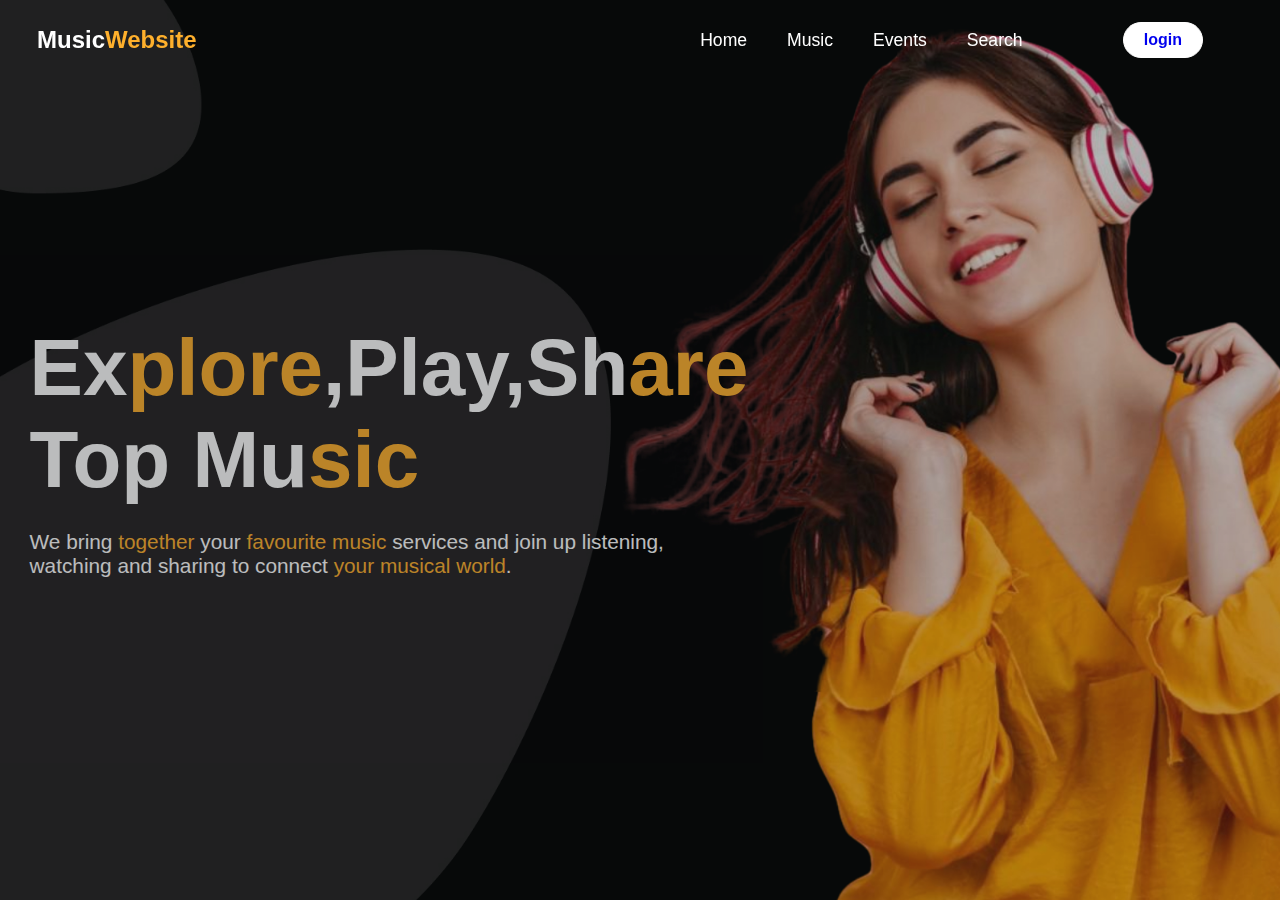
==== index.html @ 0e8f3af8 "navbar and banner section update" ====
<!DOCTYPE html>
<html lang="en">

<head>
    <meta charset="UTF-8">
    <meta http-equiv="X-UA-Compatible" content="IE=edge">
    <meta name="viewport" content="width=device-width, initial-scale=1.0">
    <title>music website</title>
    <link rel="stylesheet" href="style.css">
</head>

<body>
    <!---- navbar section ---->
    <header>
        <div class="navbar-container">
            <!-- logo -->
            <a href="#" class="logo">Music<span>Website</span></a>
            <!-- navbar items -->
            <div class="navbar">
                <ul class="navbar-items">
                    <li><a href="index.html">Home</a></li>
                    <li><a href="#">Music</a></li>
                    <li><a href="#">Events</a></li>
                    <li><a href="#">Search</a></li>
                </ul>
                 <!-- login button -->
            <a href="login.html" class="login"> login</a>
            </div>
           
        </div>
    </header>

    <!----- banner section ------>
    <section class="banner">
        <div class="banner-content">
            <div class="content">
                <h2> Ex<span>plore</span>,Play,Sh<span>are</span> Top Mu<span>sic</span></h2>
                <p>We bring <span>together </span>your <span>favourite music</span> services and join up listening, watching and sharing to connect <span>your musical world</span>.</p>
            </div>
        </div>
    </section>
    <script src="./script.js"></script>
</body>

</html>
---- style.css ----
@import url('https://fonts.googleapis.com/css2?family=Poppins:wght@400;500;600;700&family=Roboto:wght@300&family=Ubuntu:wght@400;500;700&display=swap');
*{
    padding: 0;
    margin: 0;
    box-sizing: border-box;
}

:root {
    --container-color: #1a1e21;
    --second-color: #ffb02c;
    --text-color: #172317;
    --bg-color: #fff;
}

a{
    text-decoration: none;
}

li{
 list-style: none;
}

body{
    /* font-family:'popins','sans-serif'; */
    font-family:   Arial, sans-serif;
    width: 100%;
    background: var(--container-color);
}

/* ******************header section  ****************************/
header{
    top: 0;
    z-index: 99;
    position: fixed;
    width: 100%;
}
.navbar{
    display: flex;
    justify-content: space-around;
    width: 50%;
}

.navbar-container{
    display: flex;
    /* width: 65rem; */
    padding: 0px 37px;
    height: 5rem;
    justify-content: space-between;
    align-items: center;
    margin: auto;
}

.navbar .navbar-items {
    display: flex;
    justify-content: space-between;
    align-items: center;
}
.navbar .navbar-items a{
    color:var(--bg-color);
    padding: 20px;
    font-weight: 500;
    font-size: 1.1rem;
}

.navbar .navbar-items a:hover{
    color: var(--second-color);
}

.logo {
    font-size: 1.5rem;
    font-weight: 600;
    color: var(--bg-color);
}

.logo span {
    color: var(--second-color);
}

.login {
    padding: 8px 14px;
    font-weight: 500;
    background:var(--bg-color);
     width: 5rem;
     font-weight: 600;
    text-align: center;
    border: 1px solid white;
    border-radius: 64px;
}

.login:hover {
    background:transparent;
    transition: 0.3s;
    filter: blur(0.7px);
  -webkit-filter: blur(0.7px);
}

/* *****************banner section ******************* */
.banner{
    top: 0;
    background-image: url(./assests/banner.jpg);
    background-size: cover;
    opacity: 0.7;
    background-repeat: no-repeat;
    width: 100%;
    height: 100vh;
}

.banner .banner-content{
    display: flex;
    margin: 0px 37px;
    align-items: center;
    justify-content: center;
    width: 40rem;
    height: 100%;
    color: white;
}

.banner .content {
    margin-left: 4rem;
}

.banner .content h2{
    font-size: 5rem;
    margin-bottom: 1.5rem;

}

.banner .content  span{
    color: var(--second-color);
}

.banner .content p{
    font: 400;
    font-size:1.3rem ;
}


/*************** queries************************ */
@media screen and (max-width:1042px){
    .navbar-container{
        justify-content: space-around;
        padding: 0;
    }
    .banner{
            background-position: center;
    }
}

@media screen and (max-width:928px){
    .banner .content h2 {
        font-size: 3.5rem;
        margin-bottom: 1.5rem;
    }
.banner .banner-content{
    width: 20rem;
    margin-left: 3rem;
    padding-left:6rem ;
}
.banner .banner-content p{
    font-size: 1rem;
}
}
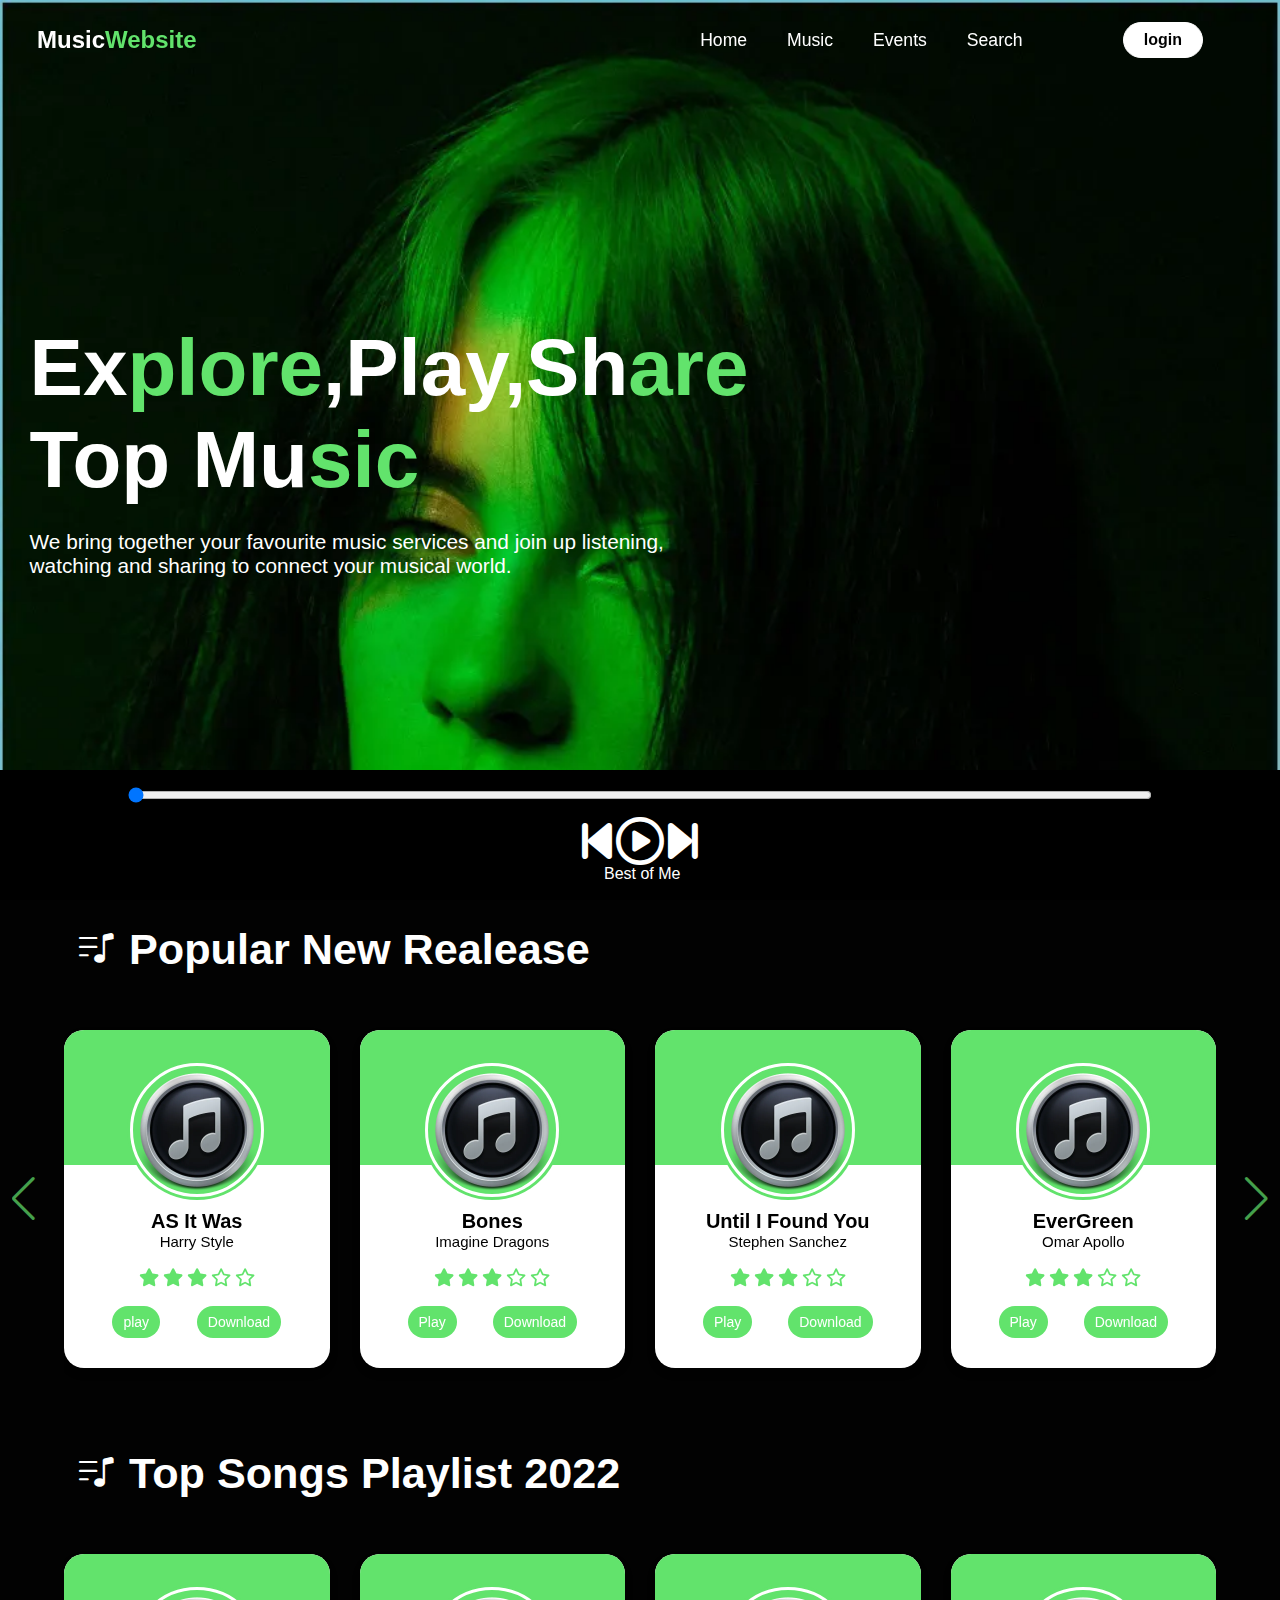
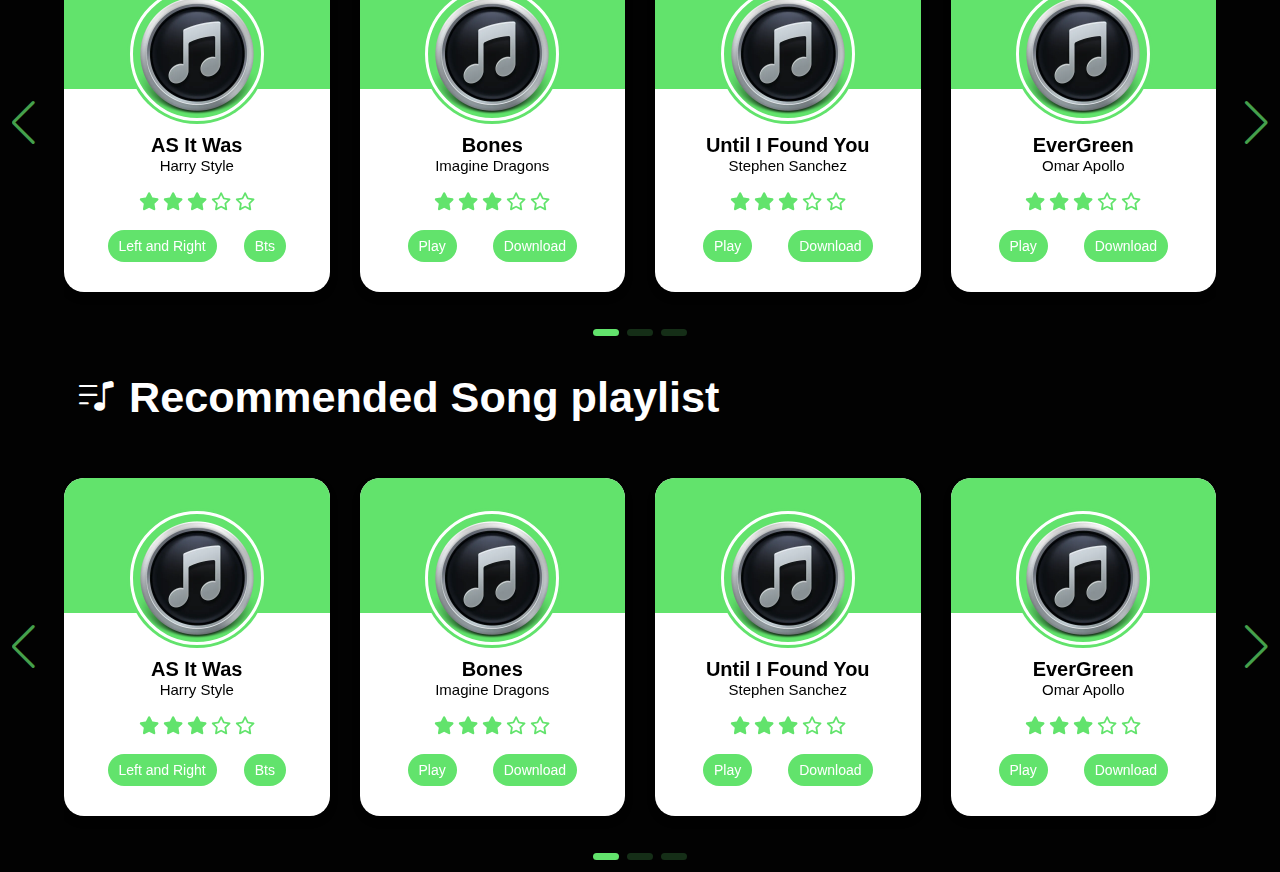
==== commit e0610373: "songs updation" ====
--- a/index.html
+++ b/index.html
@@ -6,6 +6,12 @@
     <meta http-equiv="X-UA-Compatible" content="IE=edge">
     <meta name="viewport" content="width=device-width, initial-scale=1.0">
     <title>music website</title>
+    <link rel="stylesheet" href="https://unpkg.com/swiper/swiper-bundle.min.css" />
+    <link rel="stylesheet" href="https://cdnjs.cloudflare.com/ajax/libs/font-awesome/6.0.0-beta3/css/all.min.css" />
+    <link rel="stylesheet" href="https://cdn.jsdelivr.net/npm/bootstrap-icons@1.9.1/font/bootstrap-icons.css">
+    <!-- <link rel="stylesheet"
+            href="https://cdn.jsdelivr.net/npm/swiper/swiper-bundle.min.css"> -->
+
     <link rel="stylesheet" href="style.css">
 </head>
 
@@ -23,10 +29,10 @@
                     <li><a href="#">Events</a></li>
                     <li><a href="#">Search</a></li>
                 </ul>
-                 <!-- login button -->
-            <a href="login.html" class="login"> login</a>
+                <!-- login button -->
+                <a href="login.html" class="login"> login</a>
             </div>
-           
+
         </div>
     </header>
 
@@ -35,11 +41,786 @@
         <div class="banner-content">
             <div class="content">
                 <h2> Ex<span>plore</span>,Play,Sh<span>are</span> Top Mu<span>sic</span></h2>
-                <p>We bring <span>together </span>your <span>favourite music</span> services and join up listening, watching and sharing to connect <span>your musical world</span>.</p>
+                <P>We bring together your favourite music services and join
+                    up listening, watching and sharing to
+                    connect your musical world.</P>
             </div>
         </div>
     </section>
-    <script src="./script.js"></script>
+    <!-- playlist section  -->
+    <div>
+        <div class="section-title">
+            <i class="bi bi-music-note-list"></i>
+            <h2>Popular New Realease</h2>
+        </div>
+        <section class="section">
+            <div class="swiper mySwiper container">
+                <div class="swiper-wrapper content">
+                    <div class="swiper-slide card">
+                        <div class="card-content">
+                            <div class="image">
+                                <img src="./assests/black-itunes-icon_157037.webp"alt="">
+                            </div>
+                            <div class="name-profession">
+                                <span class="name">AS It Was</span>
+                                <span class="profession">Harry Style</span>
+                            </div>
+                            <div class="rating">
+                                <i class="fas fa-star"></i>
+                                <i class="fas fa-star"></i>
+                                <i class="fas fa-star"></i>
+                                <i class="far fa-star"></i>
+                                <i class="far fa-star"></i>
+                            </div>
+                            <div class="button">
+                                <button class="aboutMe" id="01">play </button>
+                                <button class="hireMe">Download</button>
+                            </div>
+                        </div>
+                    </div>
+
+
+                    <div class="swiper-slide card">
+                        <div class="card-content">
+                            <div class="image">
+                                <img src="./assests/black-itunes-icon_157037.webp" alt="">
+                            </div>
+                            <div class="name-profession">
+                                <span class="name">Bones</span>
+                                <span class="profession">Imagine Dragons</span>
+                            </div>
+                            <div class="rating">
+                                <i class="fas fa-star"></i>
+                                <i class="fas fa-star"></i>
+                                <i class="fas fa-star"></i>
+                                <i class="far fa-star"></i>
+                                <i class="far fa-star"></i>
+                            </div>
+                            <div class="button">
+                                <button class="aboutMe" id="02">Play</button>
+                                <button class="hireMe">Download</button>
+                            </div>
+                        </div>
+                    </div>
+
+
+                    <div class="swiper-slide card">
+                        <div class="card-content">
+                            <div class="image">
+                                <img src="./assests/black-itunes-icon_157037.webp" alt="">
+                            </div>
+                            <div class="name-profession">
+                                <span class="name">Until I Found You</span>
+                                <span class="profession">Stephen Sanchez</span>
+                            </div>
+                            <div class="rating">
+                                <i class="fas fa-star"></i>
+                                <i class="fas fa-star"></i>
+                                <i class="fas fa-star"></i>
+                                <i class="far fa-star"></i>
+                                <i class="far fa-star"></i>
+                            </div>
+                             <div class="button">
+                                <button class="aboutMe" id="03">Play</button>
+                                <button class="hireMe">Download</button>
+                            </div>
+                        </div>
+                    </div>
+
+
+                    <div class="swiper-slide card">
+                        <div class="card-content">
+                            <div class="image">
+                                <img src="./assests/black-itunes-icon_157037.webp" alt="">
+                            </div>
+                            <div class="name-profession">
+                                <span class="name">EverGreen</span>
+                                <span class="profession">Omar Apollo</span>
+                            </div>
+                            <div class="rating">
+                                <i class="fas fa-star"></i>
+                                <i class="fas fa-star"></i>
+                                <i class="fas fa-star"></i>
+                                <i class="far fa-star"></i>
+                                <i class="far fa-star"></i>
+                            </div>
+                            <div class="button">
+                                <button class="aboutMe" id="04">Play</button>
+                                <button class="hireMe">Download</button>
+                            </div>
+                        </div>
+                    </div>
+
+                    <div class="swiper-slide card">
+                        <div class="card-content">
+                            <div class="image">
+                                <img src="./assests/black-itunes-icon_157037.webp"  alt="">
+                            </div>
+                            <div class="name-profession">
+                                <span class="name">Forget Me</span>
+                                <span class="profession">Lewis Capaldi</span>
+                            </div>
+
+                            <div class="rating">
+                                <i class="fas fa-star"></i>
+                                <i class="fas fa-star"></i>
+                                <i class="fas fa-star"></i>
+                                <i class="far fa-star"></i>
+                                <i class="far fa-star"></i>
+                            </div>
+
+                            <div class="button">
+                                <button class="aboutMe" id="05">Play</button>
+                                <button class="hireMe">Download</button>
+                            </div>
+                        </div>
+                    </div>
+
+                    <div class="swiper-slide card">
+                        <div class="card-content">
+                            <div class="image">
+                                <img src="./assests/black-itunes-icon_157037.webp"
+                                    alt="">
+                            </div>
+
+                            <div class="name-profession">
+                                <span class="name">Out Of Me </span>
+                                <span class="profession">The Weekend</span>
+                            </div>
+
+                            <div class="rating">
+                                <i class="fas fa-star"></i>
+                                <i class="fas fa-star"></i>
+                                <i class="fas fa-star"></i>
+                                <i class="far fa-star"></i>
+                                <i class="far fa-star"></i>
+                            </div>
+
+                            <div class="button">
+                                <button class="aboutMe">Play</button>
+                                <button class="hireMe">Download</button>
+                            </div>
+                        </div>
+                    </div>
+
+                    <div class="swiper-slide card">
+                        <div class="card-content">
+                            <div class="image">
+                                <img src="./assests/black-itunes-icon_157037.webp"
+                                    alt="">
+                            </div>
+
+                            <div class="name-profession">
+                                <span class="name">Far Away</span>
+                                <span class="profession">Mark Tuan</span>
+                            </div>
+
+                            <div class="rating">
+                                <i class="fas fa-star"></i>
+                                <i class="fas fa-star"></i>
+                                <i class="fas fa-star"></i>
+                                <i class="far fa-star"></i>
+                                <i class="far fa-star"></i>
+                            </div>
+
+                            <div class="button">
+                                <button class="aboutMe">Play</button>
+                                <button class="hireMe">Download</button>
+                            </div>
+                        </div>
+                    </div>
+
+                    <div class="swiper-slide card">
+                        <div class="card-content">
+                            <div class="image">
+                                <img src="./assests/black-itunes-icon_157037.webp"
+                                    alt="">
+                            </div>
+
+                            <div class="name-profession">
+                                <span class="name">I believe</span>
+                                <span class="profession">Kamrad</span>
+                            </div>
+
+                            <div class="rating">
+                                <i class="fas fa-star"></i>
+                                <i class="fas fa-star"></i>
+                                <i class="fas fa-star"></i>
+                                <i class="far fa-star"></i>
+                                <i class="far fa-star"></i>
+                            </div>
+
+                            <div class="button">
+                                <button class="aboutMe">Play</button>
+                                <button class="hireMe">Download</button>
+                            </div>
+                        </div>
+                    </div>
+
+                    <div class="swiper-slide card">
+                        <div class="card-content">
+                            <div class="image">
+                                <img src="./assests/black-itunes-icon_157037.webp"
+                                    alt="">
+                            </div>
+
+                            <div class="name-profession">
+                                <span class="name">Love Me More</span>
+                                <span class="profession">Sam Smith</span>
+                            </div>
+
+                            <div class="rating">
+                                <i class="fas fa-star"></i>
+                                <i class="fas fa-star"></i>
+                                <i class="fas fa-star"></i>
+                                <i class="far fa-star"></i>
+                                <i class="far fa-star"></i>
+                            </div>
+
+                            <div class="button">
+                                <button class="aboutMe">Play</button>
+                                <button class="hireMe">Download</button>
+                            </div>
+                        </div>
+                    </div>
+
+                </div>
+            </div>
+            <div class="swiper-button-next button1"></div>
+            <div class="swiper-button-prev button2"></div>
+            <div class="swiper-pagination page1"></div>
+        </section>
+    </div>
+
+
+    <!-- recommended song -->
+
+    <div>
+        <div class="section-title">
+            <i class="bi bi-music-note-list"></i>
+            <h2>Top Songs Playlist 2022</h2>
+        </div>
+        <section class="section">
+            <div class="swiper mySwiper2 container">
+                <div class="swiper-wrapper content">
+                    <div class="swiper-slide card">
+                        <div class="card-content">
+                            <div class="image">
+                                <img src="./assests/black-itunes-icon_157037.webp"
+                                    alt="">
+                            </div>
+
+                            <div class="name-profession">
+                                <span class="name">AS It Was</span>
+                                <span class="profession">Harry Style</span>
+                            </div>
+
+                            <div class="rating">
+                                <i class="fas fa-star"></i>
+                                <i class="fas fa-star"></i>
+                                <i class="fas fa-star"></i>
+                                <i class="far fa-star"></i>
+                                <i class="far fa-star"></i>
+                            </div>
+
+                            <div class="button">
+                                <button class="aboutMe">Left and Right </button>
+                                <button class="hireMe">Bts</button>
+                            </div>
+                        </div>
+                    </div>
+
+                    <div class="swiper-slide card">
+                        <div class="card-content">
+                            <div class="image">
+                                <img src="./assests/black-itunes-icon_157037.webp"
+                                    alt="">
+                            </div>
+
+                            <div class="name-profession">
+                                <span class="name">Bones</span>
+                                <span class="profession">Imagine Dragons</span>
+                            </div>
+
+                            <div class="rating">
+                                <i class="fas fa-star"></i>
+                                <i class="fas fa-star"></i>
+                                <i class="fas fa-star"></i>
+                                <i class="far fa-star"></i>
+                                <i class="far fa-star"></i>
+                            </div>
+
+                            <div class="button">
+                                <button class="aboutMe">Play</button>
+                                <button class="hireMe">Download</button>
+                            </div>
+                        </div>
+                    </div>
+
+                    <div class="swiper-slide card">
+                        <div class="card-content">
+                            <div class="image">
+                                <img src="./assests/black-itunes-icon_157037.webp"
+                                    alt="">
+                            </div>
+
+                            <div class="name-profession">
+                                <span class="name">Until I Found You</span>
+                                <span class="profession">Stephen Sanchez</span>
+                            </div>
+
+                            <div class="rating">
+                                <i class="fas fa-star"></i>
+                                <i class="fas fa-star"></i>
+                                <i class="fas fa-star"></i>
+                                <i class="far fa-star"></i>
+                                <i class="far fa-star"></i>
+                            </div>
+
+                            <div class="button">
+                                <button class="aboutMe">Play</button>
+                                <button class="hireMe">Download</button>
+                            </div>
+                        </div>
+                    </div>
+
+                    <div class="swiper-slide card">
+                        <div class="card-content">
+                            <div class="image">
+                                <img src="./assests/black-itunes-icon_157037.webp"
+                                    alt="">
+                            </div>
+
+                            <div class="name-profession">
+                                <span class="name">EverGreen</span>
+                                <span class="profession">Omar Apollo</span>
+                            </div>
+
+                            <div class="rating">
+                                <i class="fas fa-star"></i>
+                                <i class="fas fa-star"></i>
+                                <i class="fas fa-star"></i>
+                                <i class="far fa-star"></i>
+                                <i class="far fa-star"></i>
+                            </div>
+
+                            <div class="button">
+                                <button class="aboutMe">Play</button>
+                                <button class="hireMe">Download</button>
+                            </div>
+                        </div>
+                    </div>
+
+                    <div class="swiper-slide card">
+                        <div class="card-content">
+                            <div class="image">
+                                <img src="./assests/black-itunes-icon_157037.webp"
+                                    alt="">
+                            </div>
+
+                            <div class="name-profession">
+                                <span class="name">Forget Me</span>
+                                <span class="profession">Lewis Capaldi</span>
+                            </div>
+
+                            <div class="rating">
+                                <i class="fas fa-star"></i>
+                                <i class="fas fa-star"></i>
+                                <i class="fas fa-star"></i>
+                                <i class="far fa-star"></i>
+                                <i class="far fa-star"></i>
+                            </div>
+
+                            <div class="button">
+                                <button class="aboutMe">Play</button>
+                                <button class="hireMe">Download</button>
+                            </div>
+                        </div>
+                    </div>
+
+                    <div class="swiper-slide card">
+                        <div class="card-content">
+                            <div class="image">
+                                <img src="./assests/black-itunes-icon_157037.webp"
+                                    alt="">
+                            </div>
+
+                            <div class="name-profession">
+                                <span class="name">Out Of Me </span>
+                                <span class="profession">The Weekend</span>
+                            </div>
+
+                            <div class="rating">
+                                <i class="fas fa-star"></i>
+                                <i class="fas fa-star"></i>
+                                <i class="fas fa-star"></i>
+                                <i class="far fa-star"></i>
+                                <i class="far fa-star"></i>
+                            </div>
+
+                            <div class="button">
+                                <button class="aboutMe">Play</button>
+                                <button class="hireMe">Download</button>
+                            </div>
+                        </div>
+                    </div>
+
+                    <div class="swiper-slide card">
+                        <div class="card-content">
+                            <div class="image">
+                                <img src="./assests/black-itunes-icon_157037.webp"
+                                    alt="">
+                            </div>
+
+                            <div class="name-profession">
+                                <span class="name">Far Away</span>
+                                <span class="profession">Mark Tuan</span>
+                            </div>
+
+                            <div class="rating">
+                                <i class="fas fa-star"></i>
+                                <i class="fas fa-star"></i>
+                                <i class="fas fa-star"></i>
+                                <i class="far fa-star"></i>
+                                <i class="far fa-star"></i>
+                            </div>
+
+                            <div class="button">
+                                <button class="aboutMe">Play</button>
+                                <button class="hireMe">Download</button>
+                            </div>
+                        </div>
+                    </div>
+
+                    <div class="swiper-slide card">
+                        <div class="card-content">
+                            <div class="image">
+                                <img src="./assests/black-itunes-icon_157037.webp"
+                                    alt="">
+                            </div>
+
+                            <div class="name-profession">
+                                <span class="name">I believe</span>
+                                <span class="profession">Kamrad</span>
+                            </div>
+
+                            <div class="rating">
+                                <i class="fas fa-star"></i>
+                                <i class="fas fa-star"></i>
+                                <i class="fas fa-star"></i>
+                                <i class="far fa-star"></i>
+                                <i class="far fa-star"></i>
+                            </div>
+
+                            <div class="button">
+                                <button class="aboutMe">Play</button>
+                                <button class="hireMe">Download</button>
+                            </div>
+                        </div>
+                    </div>
+
+                    <div class="swiper-slide card">
+                        <div class="card-content">
+                            <div class="image">
+                                <img src="./assests/black-itunes-icon_157037.webp"
+                                    alt="">
+                            </div>
+
+                            <div class="name-profession">
+                                <span class="name">Love Me More</span>
+                                <span class="profession">Sam Smith</span>
+                            </div>
+
+                            <div class="rating">
+                                <i class="fas fa-star"></i>
+                                <i class="fas fa-star"></i>
+                                <i class="fas fa-star"></i>
+                                <i class="far fa-star"></i>
+                                <i class="far fa-star"></i>
+                            </div>
+
+                            <div class="button">
+                                <button class="aboutMe">Play</button>
+                                <button class="hireMe">Download</button>
+                            </div>
+                        </div>
+                    </div>
+
+                </div>
+            </div>
+            <div class="swiper-button-next button3"></div>
+            <div class="swiper-button-prev button4"></div>
+            <div class="swiper-pagination page2"></div>
+        </section>
+    </div>
+
+<!-- ṛecommended song -->
+    <div>
+        <div class="section-title">
+            <i class="bi bi-music-note-list"></i>
+            <h2>Recommended Song playlist</h2>
+        </div>
+        <section class="section">
+            <div class="swiper mySwiper3 container">
+                <div class="swiper-wrapper content">
+                    <div class="swiper-slide card">
+                        <div class="card-content">
+                            <div class="image">
+                                <img src="./assests/black-itunes-icon_157037.webp"
+                                    alt="">
+                            </div>
+                            <div class="name-profession">
+                                <span class="name">AS It Was</span>
+                                <span class="profession">Harry Style</span>
+                            </div>
+
+                            <div class="rating">
+                                <i class="fas fa-star"></i>
+                                <i class="fas fa-star"></i>
+                                <i class="fas fa-star"></i>
+                                <i class="far fa-star"></i>
+                                <i class="far fa-star"></i>
+                            </div>
+
+                            <div class="button">
+                                <button class="aboutMe">Left and Right </button>
+                                <button class="hireMe">Bts</button>
+                            </div>
+                        </div>
+                    </div>
+
+                    <div class="swiper-slide card">
+                        <div class="card-content">
+                            <div class="image">
+                                <img src="./assests/black-itunes-icon_157037.webp"
+                                    alt="">
+                            </div>
+                            <div class="name-profession">
+                                <span class="name">Bones</span>
+                                <span class="profession">Imagine Dragons</span>
+                            </div>
+
+                            <div class="rating">
+                                <i class="fas fa-star"></i>
+                                <i class="fas fa-star"></i>
+                                <i class="fas fa-star"></i>
+                                <i class="far fa-star"></i>
+                                <i class="far fa-star"></i>
+                            </div>
+
+                            <div class="button">
+                                <button class="aboutMe">Play</button>
+                                <button class="hireMe">Download</button>
+                            </div>
+                        </div>
+                    </div>
+
+                    <div class="swiper-slide card">
+                        <div class="card-content">
+                            <div class="image">
+                                <img src="./assests/black-itunes-icon_157037.webp"
+                                    alt="">
+                            </div>
+                            <div class="name-profession">
+                                <span class="name">Until I Found You</span>
+                                <span class="profession">Stephen Sanchez</span>
+                            </div>
+
+                            <div class="rating">
+                                <i class="fas fa-star"></i>
+                                <i class="fas fa-star"></i>
+                                <i class="fas fa-star"></i>
+                                <i class="far fa-star"></i>
+                                <i class="far fa-star"></i>
+                            </div>
+
+                            <div class="button">
+                                <button class="aboutMe">Play</button>
+                                <button class="hireMe">Download</button>
+                            </div>
+                        </div>
+                    </div>
+
+                    <div class="swiper-slide card">
+                        <div class="card-content">
+                            <div class="image">
+                                <img src="./assests/black-itunes-icon_157037.webp"
+                                    alt="">
+                            </div>
+                            <div class="name-profession">
+                                <span class="name">EverGreen</span>
+                                <span class="profession">Omar Apollo</span>
+                            </div>
+
+                            <div class="rating">
+                                <i class="fas fa-star"></i>
+                                <i class="fas fa-star"></i>
+                                <i class="fas fa-star"></i>
+                                <i class="far fa-star"></i>
+                                <i class="far fa-star"></i>
+                            </div>
+
+                            <div class="button">
+                                <button class="aboutMe">Play</button>
+                                <button class="hireMe">Download</button>
+                            </div>
+                        </div>
+                    </div>
+
+                    <div class="swiper-slide card">
+                        <div class="card-content">
+                            <div class="image">
+                                <img src="./assests/black-itunes-icon_157037.webp"
+                                    alt="">
+                            </div>
+                            <div class="name-profession">
+                                <span class="name">Forget Me</span>
+                                <span class="profession">Lewis Capaldi</span>
+                            </div>
+
+                            <div class="rating">
+                                <i class="fas fa-star"></i>
+                                <i class="fas fa-star"></i>
+                                <i class="fas fa-star"></i>
+                                <i class="far fa-star"></i>
+                                <i class="far fa-star"></i>
+                            </div>
+
+                            <div class="button">
+                                <button class="aboutMe">Play</button>
+                                <button class="hireMe">Download</button>
+                            </div>
+                        </div>
+                    </div>
+
+                    <div class="swiper-slide card">
+                        <div class="card-content">
+                            <div class="image">
+                                <img src="./assests/black-itunes-icon_157037.webp"
+                                    alt="">
+                            </div>
+                            <div class="name-profession">
+                                <span class="name">Out Of Me </span>
+                                <span class="profession">The Weekend</span>
+                            </div>
+
+                            <div class="rating">
+                                <i class="fas fa-star"></i>
+                                <i class="fas fa-star"></i>
+                                <i class="fas fa-star"></i>
+                                <i class="far fa-star"></i>
+                                <i class="far fa-star"></i>
+                            </div>
+
+                            <div class="button">
+                                <button class="aboutMe">Play</button>
+                                <button class="hireMe">Download</button>
+                            </div>
+                        </div>
+                    </div>
+
+                    <div class="swiper-slide card">
+                        <div class="card-content">
+                            <div class="image">
+                                <img src="./assests/black-itunes-icon_157037.webp"
+                                    alt="">
+                            </div>
+                            <div class="name-profession">
+                                <span class="name">Far Away</span>
+                                <span class="profession">Mark Tuan</span>
+                            </div>
+
+                            <div class="rating">
+                                <i class="fas fa-star"></i>
+                                <i class="fas fa-star"></i>
+                                <i class="fas fa-star"></i>
+                                <i class="far fa-star"></i>
+                                <i class="far fa-star"></i>
+                            </div>
+
+                            <div class="button">
+                                <button class="aboutMe">Play</button>
+                                <button class="hireMe">Download</button>
+                            </div>
+                        </div>
+                    </div>
+
+                    <div class="swiper-slide card">
+                        <div class="card-content">
+                            <div class="image">
+                                <img src="./assests/black-itunes-icon_157037.webp"
+                                    alt="">
+                            </div>
+                            <div class="name-profession">
+                                <span class="name">I believe</span>
+                                <span class="profession">Kamrad</span>
+                            </div>
+
+                            <div class="rating">
+                                <i class="fas fa-star"></i>
+                                <i class="fas fa-star"></i>
+                                <i class="fas fa-star"></i>
+                                <i class="far fa-star"></i>
+                                <i class="far fa-star"></i>
+                            </div>
+
+                            <div class="button">
+                                <button class="aboutMe">Play</button>
+                                <button class="hireMe">Download</button>
+                            </div>
+                        </div>
+                    </div>
+
+                    <div class="swiper-slide card">
+                        <div class="card-content">
+                            <div class="image">
+                                <img src="./assests/black-itunes-icon_157037.webp"
+                                    alt="">
+                            </div>
+                            <div class="name-profession">
+                                <span class="name">Love Me More</span>
+                                <span class="profession">Sam Smith</span>
+                            </div>
+
+                            <div class="rating">
+                                <i class="fas fa-star"></i>
+                                <i class="fas fa-star"></i>
+                                <i class="fas fa-star"></i>
+                                <i class="far fa-star"></i>
+                                <i class="far fa-star"></i>
+                            </div>
+
+                            <div class="button">
+                                <button class="aboutMe">Play</button>
+                                <button class="hireMe">Download</button>
+                            </div>
+                        </div>
+                    </div>
+
+                </div>
+            </div>
+            <div class="swiper-button-next button5"></div>
+            <div class="swiper-button-prev button6"></div>
+            <div class="swiper-pagination page3"></div>
+        </section>
+    </div>
+
+    <div class="bottom">
+        <input type="range" name="range" id="myProgressBar" min="0" value="0" max="100">
+        <div class="icons">
+            <!-- fontawesome icons -->
+            <i class="fas fa-3x fa-step-backward" id="previous"></i>
+            <i class="far fa-3x fa-play-circle" id="masterPlay"></i>
+            <i class="fas fa-3x fa-step-forward" id="next"></i>
+        </div>
+        <div class="songInfo">
+            <img src="playing.gif" width="42px" alt="" id="gif"> <span id="masterSongName">Best of Me</span>
+        </div>
+    </div>
+
+    <script src="https://unpkg.com/swiper/swiper-bundle.min.js"></script>
+    <script type="text/javascript" src="script.js"></script>
+
 </body>
 
 </html>--- a/style.css
+++ b/style.css
@@ -1,46 +1,51 @@
 @import url('https://fonts.googleapis.com/css2?family=Poppins:wght@400;500;600;700&family=Roboto:wght@300&family=Ubuntu:wght@400;500;700&display=swap');
-*{
+
+* {
     padding: 0;
     margin: 0;
     box-sizing: border-box;
 }
 
 :root {
-    --container-color: #1a1e21;
-    --second-color: #ffb02c;
+    --container-color: #020202;
+    --second-color: #62e36c;
     --text-color: #172317;
     --bg-color: #fff;
 }
 
-a{
+a {
     text-decoration: none;
 }
 
-li{
- list-style: none;
-}
-
-body{
+li {
+    list-style: none;
+}
+
+body {
     /* font-family:'popins','sans-serif'; */
-    font-family:   Arial, sans-serif;
-    width: 100%;
+    font-family: Arial, sans-serif;
+    width: 100%;
+    /* background: #000; */
     background: var(--container-color);
 }
 
 /* ******************header section  ****************************/
-header{
+header {
     top: 0;
     z-index: 99;
     position: fixed;
     width: 100%;
 }
-.navbar{
+.shadow{
+    background: rgb(31, 29, 29);
+}
+.navbar {
     display: flex;
     justify-content: space-around;
     width: 50%;
 }
 
-.navbar-container{
+.navbar-container {
     display: flex;
     /* width: 65rem; */
     padding: 0px 37px;
@@ -55,14 +60,15 @@
     justify-content: space-between;
     align-items: center;
 }
-.navbar .navbar-items a{
-    color:var(--bg-color);
+
+.navbar .navbar-items a {
+    color: var(--bg-color);
     padding: 20px;
     font-weight: 500;
     font-size: 1.1rem;
 }
 
-.navbar .navbar-items a:hover{
+.navbar .navbar-items a:hover {
     color: var(--second-color);
 }
 
@@ -79,33 +85,35 @@
 .login {
     padding: 8px 14px;
     font-weight: 500;
-    background:var(--bg-color);
-     width: 5rem;
-     font-weight: 600;
+    background: var(--bg-color);
+    width: 5rem;
+    color: black;
+    font-weight: 600;
     text-align: center;
     border: 1px solid white;
     border-radius: 64px;
 }
 
 .login:hover {
-    background:transparent;
+    background: transparent;
     transition: 0.3s;
-    filter: blur(0.7px);
-  -webkit-filter: blur(0.7px);
+    color: white;
+    /* filter: blur(0.7px); */
+    /* -webkit-filter: blur(0.7px); */
 }
 
 /* *****************banner section ******************* */
-.banner{
+.banner {
     top: 0;
-    background-image: url(./assests/banner.jpg);
-    background-size: cover;
-    opacity: 0.7;
+    background-image: url(./assests/banner2.webp);
+    /* background-position:right; */
+    background-size:cover;
     background-repeat: no-repeat;
     width: 100%;
     height: 100vh;
 }
 
-.banner .banner-content{
+.banner .banner-content {
     display: flex;
     margin: 0px 37px;
     align-items: center;
@@ -119,44 +127,249 @@
     margin-left: 4rem;
 }
 
-.banner .content h2{
+.banner .content h2 {
     font-size: 5rem;
     margin-bottom: 1.5rem;
 
 }
 
-.banner .content  span{
-    color: var(--second-color);
-}
-
-.banner .content p{
+.banner .content span {
+    color: var(--second-color);
+}
+
+.banner .content p {
     font: 400;
-    font-size:1.3rem ;
-}
-
+    font-size: 1.3rem;
+}
+
+/* ******************playlist section******************/
+
+.section{
+    position: relative;  
+    height: 450px;
+    /* width: 1075px; */
+    display: flex;
+    align-items: center;
+  }
+  
+  .section-title{
+    color: var(--bg-color);
+    display: flex;
+    /* width: 30%; */
+    /* justify-content: center; */
+    padding-left: 2rem;
+    margin-top:25px;
+    margin-left: 2rem;
+    font-size: 1.8em;
+  }
+
+  .section-title i{
+    padding: 5px 15px;
+    font-size:1.2em ;
+  }
+  .swiper{
+    width: 90%;
+  }
+  
+  .card{
+    position: relative;
+    background: #fff;
+    border-radius: 20px;
+    margin: 20px 0;
+    box-shadow: 0 5px 10px rgba(0, 0, 0, 0.1);
+  }
+  
+  .card::before{
+    content: "";
+    position: absolute;
+    height: 40%;
+    width: 100%;
+    background: var(--second-color);
+    border-radius: 20px 20px 0 0;
+  }
+  
+  .card .card-content{
+    display: flex;
+    flex-direction: column;
+    align-items: center;
+    padding: 30px;
+    position: relative;
+    z-index: 100;
+  }
+  
+  .section .card .image{
+    height: 140px;
+    width: 140px;
+    border-radius: 50%;
+    padding: 3px;
+    background:var(--second-color);
+  }
+  
+  .section .card .image img{
+    height: 100%;
+    width: 100%;
+    object-fit: cover;
+    border-radius: 50%;
+    border: 3px solid #fff;
+  }
+  
+  .card .media-icons{
+    position: absolute;
+    top: 10px;
+    right: 20px;
+    display: flex;
+    flex-direction: column;
+    align-items: center;
+  }
+  
+  .card .media-icons i{
+    color: #fff;
+    opacity: 0.6;
+    margin-top: 10px;
+    transition: all 0.3s ease;
+    cursor: pointer;
+  }
+  
+  .card .media-icons i:hover{
+    opacity: 1;
+  }
+  
+  .card .name-profession{
+    display: flex;
+    flex-direction: column;
+    align-items: center;
+    margin-top: 10px;
+    /* color: ; */
+  } 
+  
+  .name-profession .name{
+    font-size: 20px;
+    font-weight: 600;
+  }
+  
+  .name-profession .profession{
+    font-size:15px;
+    font-weight: 500;
+  }
+  
+  .card .rating{
+    display: flex;
+    align-items: center;
+    margin-top: 18px;
+  }
+  
+  .card .rating i{
+    font-size: 18px;
+    margin: 0 2px;
+    color: var(--second-color);
+  }
+  
+  .card .button{
+    width: 100%;
+    display: flex;
+    justify-content: space-around;
+    margin-top: 20px;
+  }
+  
+  .card .button button{
+    background:var(--second-color);
+    outline: none;
+    border: none;
+    color: #fff;
+    padding: 8px 11px;
+    border-radius: 20px;
+    font-size: 14px;
+    transition: all 0.3s ease;
+    cursor: pointer;
+  }
+  
+  .button button:hover{
+    background: #6616d0;
+  }
+  
+  .swiper-pagination{
+    position: absolute;
+  }
+  
+  .swiper-pagination-bullet{
+    height: 7px;
+    width: 26px;
+    border-radius: 25px;
+    background: var(--second-color);
+  }
+  
+  .swiper-button-next, .swiper-button-prev{
+    opacity: 0.7;
+    color:var(--second-color);
+    transition: all 0.3s ease;
+  }
+  .swiper-button-next:hover, .swiper-button-prev:hover{
+    opacity: 1;
+    color: var(--second-color);
+  }
+  .credit a{
+    text-decoration: none;
+    color:var(--second-color);
+    font-weight: 800;
+  }
+  .credit {
+    text-align: center;
+    font-family: Verdana, Geneva, Tahoma, sans-serif;
+  }
+  
+ 
+  .bottom {
+    position: fixed;
+    bottom: 0;
+    height: 130px;
+    background-color: black;
+    color: white;
+    z-index:99;
+    display: flex;
+    justify-content: center;
+    align-items: center;
+    flex-direction: column;
+    width: -webkit-fill-available;
+}
+
+.icons {
+  margin-top: 14px;
+}
+
+.icons i {
+  cursor: pointer;
+}
+
+#myProgressBar {
+  width: 80vw;
+  cursor: pointer;
+}
 
 /*************** queries************************ */
-@media screen and (max-width:1042px){
-    .navbar-container{
+@media screen and (max-width:1042px) {
+    .navbar-container {
         justify-content: space-around;
         padding: 0;
     }
-    .banner{
-            background-position: center;
-    }
-}
-
-@media screen and (max-width:928px){
+
+    .banner {
+        background-position: center;
+    }
+}
+
+@media screen and (max-width:928px) {
     .banner .content h2 {
         font-size: 3.5rem;
         margin-bottom: 1.5rem;
     }
-.banner .banner-content{
-    width: 20rem;
-    margin-left: 3rem;
-    padding-left:6rem ;
-}
-.banner .banner-content p{
-    font-size: 1rem;
-}
+
+    .banner .banner-content {
+        width: 20rem;
+        margin-left: 3rem;
+        padding-left: 6rem;
+    }
+
+    .banner .banner-content p {
+        font-size: 1rem;
+    }
 }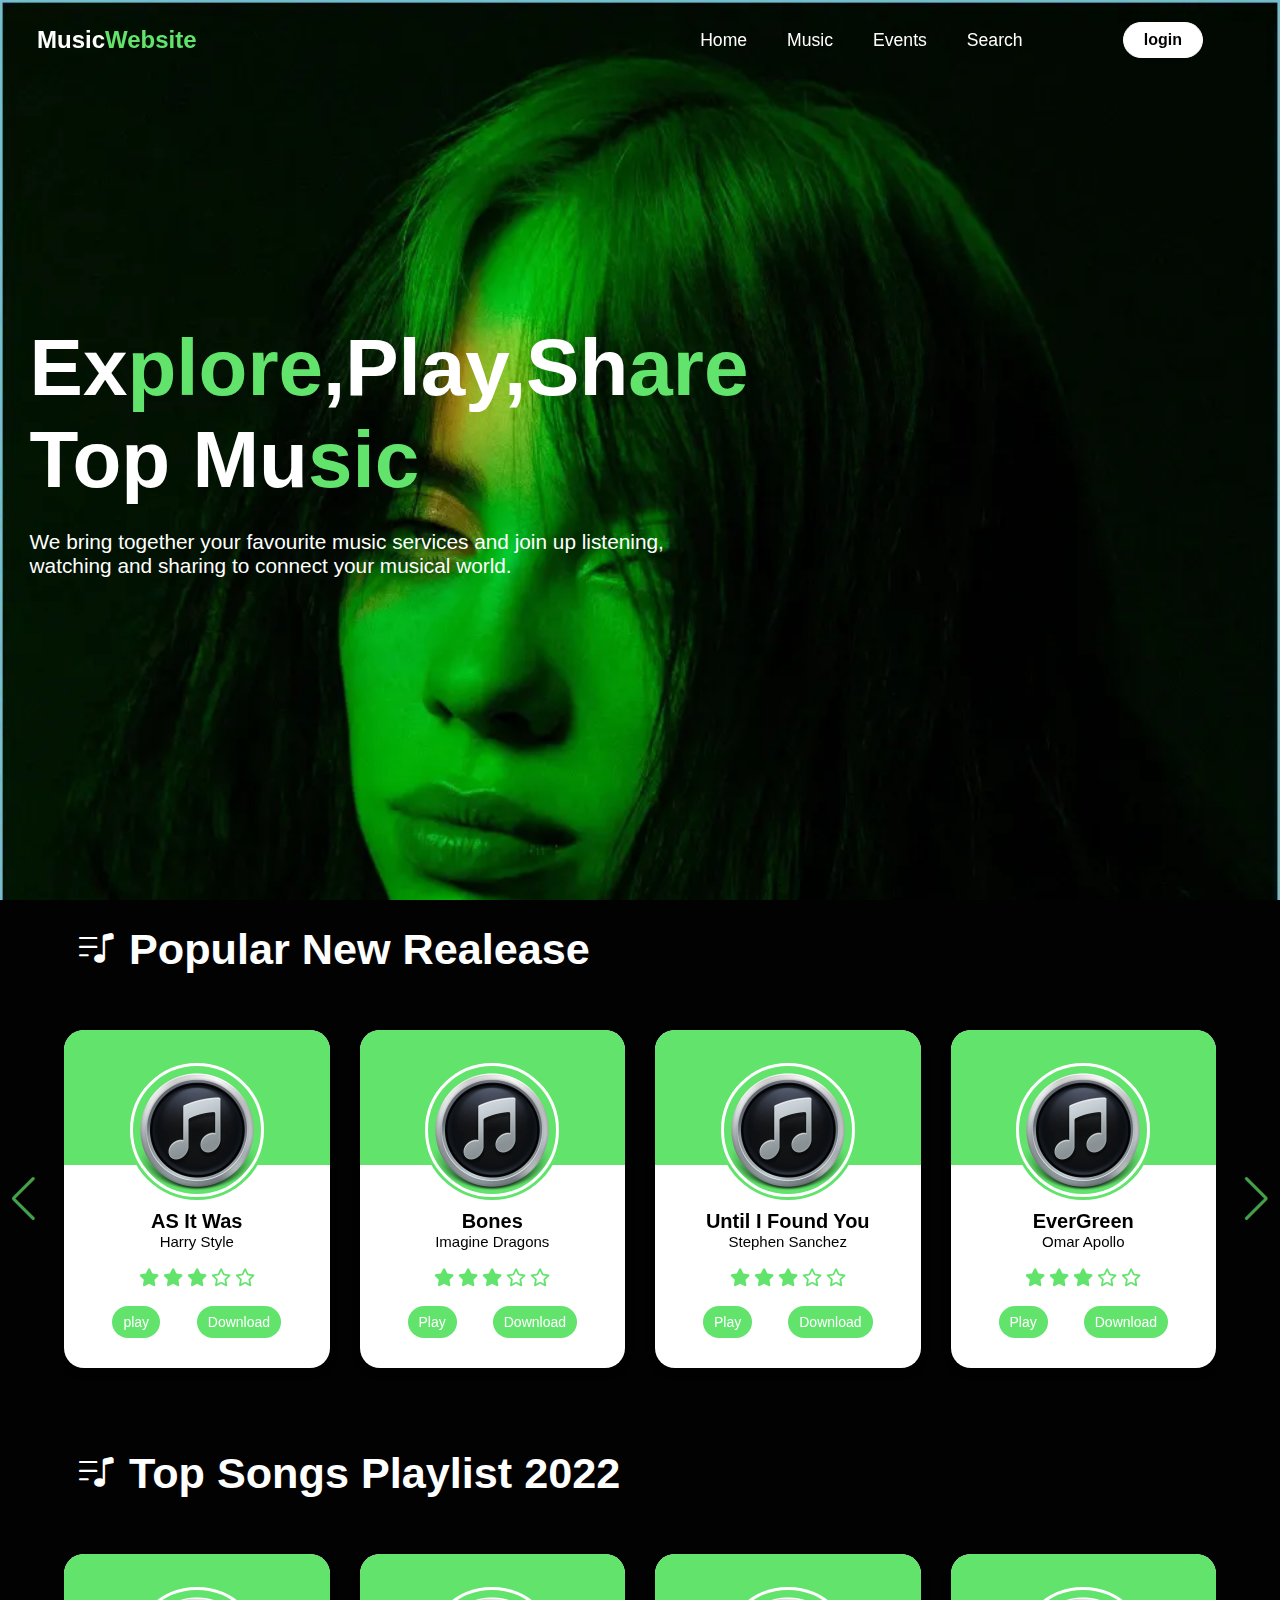
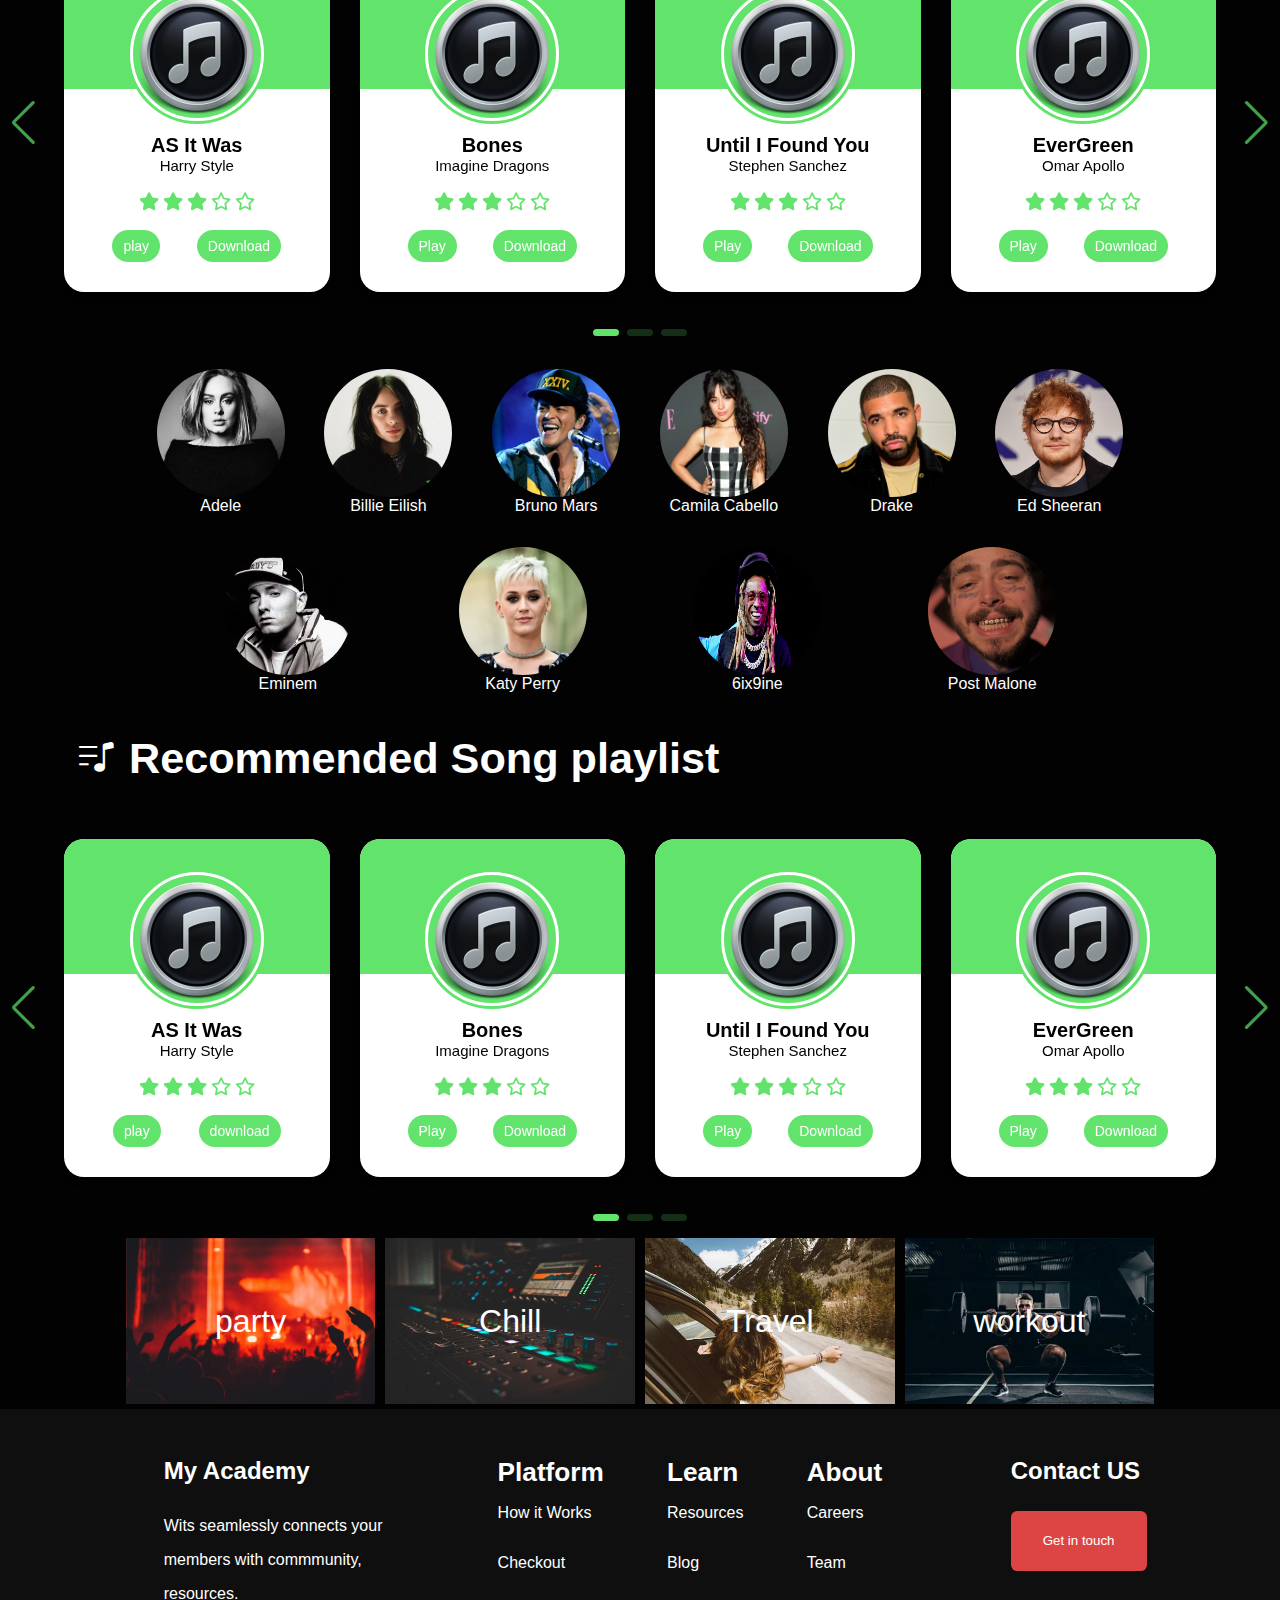
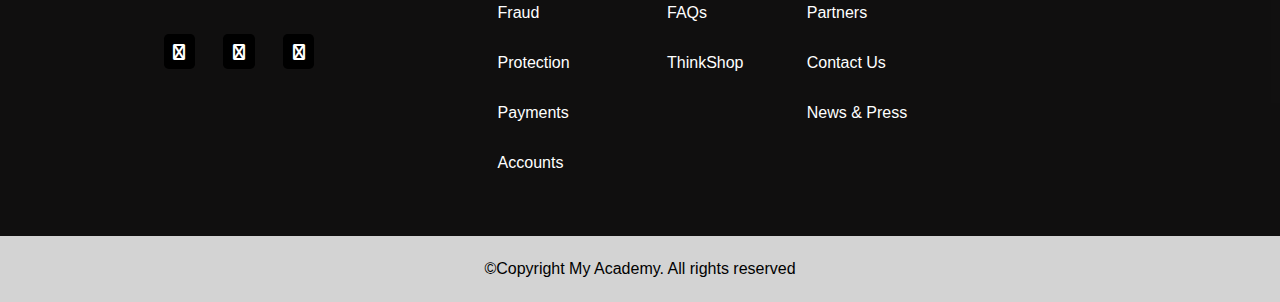
==== commit 06044d07: "uploads photos" ====
--- a/index.html
+++ b/index.html
@@ -1,814 +1,1059 @@
 <!DOCTYPE html>
 <html lang="en">
 
-<head>
-    <meta charset="UTF-8">
-    <meta http-equiv="X-UA-Compatible" content="IE=edge">
-    <meta name="viewport" content="width=device-width, initial-scale=1.0">
-    <title>music website</title>
-    <link rel="stylesheet" href="https://unpkg.com/swiper/swiper-bundle.min.css" />
-    <link rel="stylesheet" href="https://cdnjs.cloudflare.com/ajax/libs/font-awesome/6.0.0-beta3/css/all.min.css" />
-    <link rel="stylesheet" href="https://cdn.jsdelivr.net/npm/bootstrap-icons@1.9.1/font/bootstrap-icons.css">
-    <!-- <link rel="stylesheet"
+    <head>
+        <meta charset="UTF-8">
+        <meta http-equiv="X-UA-Compatible" content="IE=edge">
+        <meta name="viewport" content="width=device-width, initial-scale=1.0">
+        <title>music website</title>
+        <link rel="stylesheet"
+            href="https://unpkg.com/swiper/swiper-bundle.min.css" />
+        <link rel="stylesheet"
+            href="https://cdnjs.cloudflare.com/ajax/libs/font-awesome/6.0.0-beta3/css/all.min.css"
+            />
+        <link rel="stylesheet"
+            href="https://cdn.jsdelivr.net/npm/bootstrap-icons@1.9.1/font/bootstrap-icons.css">
+        <!-- <link rel="stylesheet"
             href="https://cdn.jsdelivr.net/npm/swiper/swiper-bundle.min.css"> -->
-
-    <link rel="stylesheet" href="style.css">
-</head>
-
-<body>
-    <!---- navbar section ---->
-    <header>
-        <div class="navbar-container">
-            <!-- logo -->
-            <a href="#" class="logo">Music<span>Website</span></a>
-            <!-- navbar items -->
-            <div class="navbar">
-                <ul class="navbar-items">
-                    <li><a href="index.html">Home</a></li>
-                    <li><a href="#">Music</a></li>
-                    <li><a href="#">Events</a></li>
-                    <li><a href="#">Search</a></li>
-                </ul>
-                <!-- login button -->
-                <a href="login.html" class="login"> login</a>
+        <link rel="stylesheet" href="style.css">
+    </head>
+
+    <body>
+        <!---- navbar section ---->
+        <header>
+            <div class="navbar-container">
+                <!-- logo -->
+                <a href="#" class="logo">Music<span>Website</span></a>
+                <!-- navbar items -->
+                <div class="navbar">
+                    <ul class="navbar-items">
+                        <li><a href="index.html">Home</a></li>
+                        <li><a href="#">Music</a></li>
+                        <li><a href="#">Events</a></li>
+                        <li><a href="#">Search</a></li>
+                    </ul>
+                    <!-- login button -->
+                    <a href="login.html" class="login"> login</a>
+                </div>
+
             </div>
-
+        </header>
+
+        <!----- banner section ------>
+        <section class="banner">
+            <div class="banner-content">
+                <div class="content">
+                    <h2> Ex<span>plore</span>,Play,Sh<span>are</span> Top Mu<span>sic</span></h2>
+                    <P>We bring together your favourite music services and join
+                        up listening, watching and sharing to
+                        connect your musical world.</P>
+                </div>
+            </div>
+        </section>
+        <!-- playlist section  -->
+        <div>
+            <div class="section-title">
+                <i class="bi bi-music-note-list"></i>
+                <h2>Popular New Realease</h2>
+            </div>
+            <section class="section">
+                <div class="swiper mySwiper container">
+                    <div class="swiper-wrapper content">
+                        <div class="swiper-slide card">
+                            <div class="card-content">
+                                <div class="image">
+                                    <img
+                                        src="./assests/black-itunes-icon_157037.webp"
+                                        alt="">
+                                </div>
+                                <div class="name-profession">
+                                    <span class="name">AS It Was</span>
+                                    <span class="profession">Harry Style</span>
+                                </div>
+                                <div class="rating">
+                                    <i class="fas fa-star"></i>
+                                    <i class="fas fa-star"></i>
+                                    <i class="fas fa-star"></i>
+                                    <i class="far fa-star"></i>
+                                    <i class="far fa-star"></i>
+                                </div>
+                                <div class="button">
+                                    <button class="aboutMe" id="play1">play
+                                    </button>
+                                    <audio id="song1" src="songs/1.mp3"
+                                        type="audio/mp3"></audio>
+                                    <button class="hireMe">Download</button>
+                                </div>
+                            </div>
+                        </div>
+
+
+                        <div class="swiper-slide card">
+                            <div class="card-content">
+                                <div class="image">
+                                    <img
+                                        src="./assests/black-itunes-icon_157037.webp"
+                                        alt="">
+                                </div>
+                                <div class="name-profession">
+                                    <span class="name">Bones</span>
+                                    <span class="profession">Imagine Dragons</span>
+                                </div>
+                                <div class="rating">
+                                    <i class="fas fa-star"></i>
+                                    <i class="fas fa-star"></i>
+                                    <i class="fas fa-star"></i>
+                                    <i class="far fa-star"></i>
+                                    <i class="far fa-star"></i>
+                                </div>
+                                <div class="button">
+                                    <button class="aboutMe" id="play2">Play</button>
+                                    <audio id="song2" src="songs/5.mp3"
+                                        type="audio/mp3"></audio>
+                                    <button class="hireMe">Download</button>
+                                </div>
+                            </div>
+                        </div>
+
+
+                        <div class="swiper-slide card">
+                            <div class="card-content">
+                                <div class="image">
+                                    <img
+                                        src="./assests/black-itunes-icon_157037.webp"
+                                        alt="">
+                                </div>
+                                <div class="name-profession">
+                                    <span class="name">Until I Found You</span>
+                                    <span class="profession">Stephen Sanchez</span>
+                                </div>
+                                <div class="rating">
+                                    <i class="fas fa-star"></i>
+                                    <i class="fas fa-star"></i>
+                                    <i class="fas fa-star"></i>
+                                    <i class="far fa-star"></i>
+                                    <i class="far fa-star"></i>
+                                </div>
+                                <div class="button">
+                                    <button class="aboutMe" id="play3">Play</button>
+                                    <audio id="song3" src="songs/2.mp3"
+                                        type="audio/mp3"></audio>
+                                    <button class="hireMe">Download</button>
+                                </div>
+                            </div>
+                        </div>
+
+
+                        <div class="swiper-slide card">
+                            <div class="card-content">
+                                <div class="image">
+                                    <img
+                                        src="./assests/black-itunes-icon_157037.webp"
+                                        alt="">
+                                </div>
+                                <div class="name-profession">
+                                    <span class="name">EverGreen</span>
+                                    <span class="profession">Omar Apollo</span>
+                                </div>
+                                <div class="rating">
+                                    <i class="fas fa-star"></i>
+                                    <i class="fas fa-star"></i>
+                                    <i class="fas fa-star"></i>
+                                    <i class="far fa-star"></i>
+                                    <i class="far fa-star"></i>
+                                </div>
+                                <div class="button">
+                                    <button class="aboutMe" id="play4">Play</button>
+                                    <audio id="song4" src="songs/3.mp3"
+                                        type="audio/mp3"></audio>
+                                    <button class="hireMe">Download</button>
+                                </div>
+                            </div>
+                        </div>
+
+                        <div class="swiper-slide card">
+                            <div class="card-content">
+                                <div class="image">
+                                    <img
+                                        src="./assests/black-itunes-icon_157037.webp"
+                                        alt="">
+                                </div>
+                                <div class="name-profession">
+                                    <span class="name">Forget Me</span>
+                                    <span class="profession">Lewis Capaldi</span>
+                                </div>
+
+                                <div class="rating">
+                                    <i class="fas fa-star"></i>
+                                    <i class="fas fa-star"></i>
+                                    <i class="fas fa-star"></i>
+                                    <i class="far fa-star"></i>
+                                    <i class="far fa-star"></i>
+                                </div>
+
+                                <div class="button">
+                                    <button class="aboutMe" id="play5">Play</button>
+                                    <audio id="song5" src="songs/4.mp3"
+                                        type="audio/mp3"></audio>
+                                    <button class="hireMe">Download</button>
+                                </div>
+                            </div>
+                        </div>
+
+                        <div class="swiper-slide card">
+                            <div class="card-content">
+                                <div class="image">
+                                    <img
+                                        src="./assests/black-itunes-icon_157037.webp"
+                                        alt="">
+                                </div>
+
+                                <div class="name-profession">
+                                    <span class="name">Out Of Me </span>
+                                    <span class="profession">The Weekend</span>
+                                </div>
+
+                                <div class="rating">
+                                    <i class="fas fa-star"></i>
+                                    <i class="fas fa-star"></i>
+                                    <i class="fas fa-star"></i>
+                                    <i class="far fa-star"></i>
+                                    <i class="far fa-star"></i>
+                                </div>
+
+                                <div class="button">
+                                    <button class="aboutMe" id="play6">Play</button>
+                                    <audio id="song6" src="songs/6.mp3"
+                                        type="audio/mp3"></audio>
+                                    <button class="hireMe">Download</button>
+                                </div>
+                            </div>
+                        </div>
+
+                        <div class="swiper-slide card">
+                            <div class="card-content">
+                                <div class="image">
+                                    <img
+                                        src="./assests/black-itunes-icon_157037.webp"
+                                        alt="">
+                                </div>
+
+                                <div class="name-profession">
+                                    <span class="name">Far Away</span>
+                                    <span class="profession">Mark Tuan</span>
+                                </div>
+
+                                <div class="rating">
+                                    <i class="fas fa-star"></i>
+                                    <i class="fas fa-star"></i>
+                                    <i class="fas fa-star"></i>
+                                    <i class="far fa-star"></i>
+                                    <i class="far fa-star"></i>
+                                </div>
+
+                                <div class="button">
+                                    <button class="aboutMe" id="play7">Play</button>
+                                    <audio id="song7" src="songs/7.mp3"
+                                        type="audio/mp3"></audio>
+                                    <button class="hireMe">Download</button>
+                                </div>
+                            </div>
+                        </div>
+
+                        <div class="swiper-slide card">
+                            <div class="card-content">
+                                <div class="image">
+                                    <img
+                                        src="./assests/black-itunes-icon_157037.webp"
+                                        alt="">
+                                </div>
+
+                                <div class="name-profession">
+                                    <span class="name">I believe</span>
+                                    <span class="profession">Kamrad</span>
+                                </div>
+
+                                <div class="rating">
+                                    <i class="fas fa-star"></i>
+                                    <i class="fas fa-star"></i>
+                                    <i class="fas fa-star"></i>
+                                    <i class="far fa-star"></i>
+                                    <i class="far fa-star"></i>
+                                </div>
+
+                                <div class="button">
+                                    <button class="aboutMe" id="play8">Play</button>
+                                    <audio id="song8" src="songs/8.mp3"
+                                        type="audio/mp3"></audio>
+                                    <button class="hireMe">Download</button>
+                                </div>
+                            </div>
+                        </div>
+
+                        <div class="swiper-slide card">
+                            <div class="card-content">
+                                <div class="image">
+                                    <img
+                                        src="./assests/black-itunes-icon_157037.webp"
+                                        alt="">
+                                </div>
+
+                                <div class="name-profession">
+                                    <span class="name">Love Me More</span>
+                                    <span class="profession">Sam Smith</span>
+                                </div>
+
+                                <div class="rating">
+                                    <i class="fas fa-star"></i>
+                                    <i class="fas fa-star"></i>
+                                    <i class="fas fa-star"></i>
+                                    <i class="far fa-star"></i>
+                                    <i class="far fa-star"></i>
+                                </div>
+
+                                <div class="button">
+                                    <button class="aboutMe" id="play9">Play</button>
+                                    <audio id="song9" src="songs/9.mp3"
+                                        type="audio/mp3"></audio>
+                                    <button class="hireMe">Download</button>
+                                </div>
+                            </div>
+                        </div>
+
+                    </div>
+                </div>
+                <div class="swiper-button-next button1"></div>
+                <div class="swiper-button-prev button2"></div>
+                <div class="swiper-pagination page1"></div>
+            </section>
         </div>
-    </header>
-
-    <!----- banner section ------>
-    <section class="banner">
-        <div class="banner-content">
-            <div class="content">
-                <h2> Ex<span>plore</span>,Play,Sh<span>are</span> Top Mu<span>sic</span></h2>
-                <P>We bring together your favourite music services and join
-                    up listening, watching and sharing to
-                    connect your musical world.</P>
+
+
+        <!-- recommended song -->
+
+        <div>
+            <div class="section-title">
+                <i class="bi bi-music-note-list"></i>
+                <h2>Top Songs Playlist 2022</h2>
+            </div>
+            <section class="section">
+                <div class="swiper mySwiper2 container">
+                    <div class="swiper-wrapper content">
+                        <div class="swiper-slide card">
+                            <div class="card-content">
+                                <div class="image">
+                                    <img
+                                        src="./assests/black-itunes-icon_157037.webp"
+                                        alt="">
+                                </div>
+
+                                <div class="name-profession">
+                                    <span class="name">AS It Was</span>
+                                    <span class="profession">Harry Style</span>
+                                </div>
+
+                                <div class="rating">
+                                    <i class="fas fa-star"></i>
+                                    <i class="fas fa-star"></i>
+                                    <i class="fas fa-star"></i>
+                                    <i class="far fa-star"></i>
+                                    <i class="far fa-star"></i>
+                                </div>
+
+                                <div class="button">
+                                    <button class="aboutMe">play</button>
+                                    <button class="hireMe">Download</button>
+                                </div>
+                            </div>
+                        </div>
+
+                        <div class="swiper-slide card">
+                            <div class="card-content">
+                                <div class="image">
+                                    <img
+                                        src="./assests/black-itunes-icon_157037.webp"
+                                        alt="">
+                                </div>
+
+                                <div class="name-profession">
+                                    <span class="name">Bones</span>
+                                    <span class="profession">Imagine Dragons</span>
+                                </div>
+
+                                <div class="rating">
+                                    <i class="fas fa-star"></i>
+                                    <i class="fas fa-star"></i>
+                                    <i class="fas fa-star"></i>
+                                    <i class="far fa-star"></i>
+                                    <i class="far fa-star"></i>
+                                </div>
+
+                                <div class="button">
+                                    <button class="aboutMe">Play</button>
+                                    <button class="hireMe">Download</button>
+                                </div>
+                            </div>
+                        </div>
+
+                        <div class="swiper-slide card">
+                            <div class="card-content">
+                                <div class="image">
+                                    <img
+                                        src="./assests/black-itunes-icon_157037.webp"
+                                        alt="">
+                                </div>
+
+                                <div class="name-profession">
+                                    <span class="name">Until I Found You</span>
+                                    <span class="profession">Stephen Sanchez</span>
+                                </div>
+
+                                <div class="rating">
+                                    <i class="fas fa-star"></i>
+                                    <i class="fas fa-star"></i>
+                                    <i class="fas fa-star"></i>
+                                    <i class="far fa-star"></i>
+                                    <i class="far fa-star"></i>
+                                </div>
+
+                                <div class="button">
+                                    <button class="aboutMe">Play</button>
+                                    <button class="hireMe">Download</button>
+                                </div>
+                            </div>
+                        </div>
+
+                        <div class="swiper-slide card">
+                            <div class="card-content">
+                                <div class="image">
+                                    <img
+                                        src="./assests/black-itunes-icon_157037.webp"
+                                        alt="">
+                                </div>
+
+                                <div class="name-profession">
+                                    <span class="name">EverGreen</span>
+                                    <span class="profession">Omar Apollo</span>
+                                </div>
+
+                                <div class="rating">
+                                    <i class="fas fa-star"></i>
+                                    <i class="fas fa-star"></i>
+                                    <i class="fas fa-star"></i>
+                                    <i class="far fa-star"></i>
+                                    <i class="far fa-star"></i>
+                                </div>
+
+                                <div class="button">
+                                    <button class="aboutMe">Play</button>
+                                    <button class="hireMe">Download</button>
+                                </div>
+                            </div>
+                        </div>
+
+                        <div class="swiper-slide card">
+                            <div class="card-content">
+                                <div class="image">
+                                    <img
+                                        src="./assests/black-itunes-icon_157037.webp"
+                                        alt="">
+                                </div>
+
+                                <div class="name-profession">
+                                    <span class="name">Forget Me</span>
+                                    <span class="profession">Lewis Capaldi</span>
+                                </div>
+
+                                <div class="rating">
+                                    <i class="fas fa-star"></i>
+                                    <i class="fas fa-star"></i>
+                                    <i class="fas fa-star"></i>
+                                    <i class="far fa-star"></i>
+                                    <i class="far fa-star"></i>
+                                </div>
+
+                                <div class="button">
+                                    <button class="aboutMe">Play</button>
+                                    <button class="hireMe">Download</button>
+                                </div>
+                            </div>
+                        </div>
+
+                        <div class="swiper-slide card">
+                            <div class="card-content">
+                                <div class="image">
+                                    <img
+                                        src="./assests/black-itunes-icon_157037.webp"
+                                        alt="">
+                                </div>
+
+                                <div class="name-profession">
+                                    <span class="name">Out Of Me </span>
+                                    <span class="profession">The Weekend</span>
+                                </div>
+
+                                <div class="rating">
+                                    <i class="fas fa-star"></i>
+                                    <i class="fas fa-star"></i>
+                                    <i class="fas fa-star"></i>
+                                    <i class="far fa-star"></i>
+                                    <i class="far fa-star"></i>
+                                </div>
+
+                                <div class="button">
+                                    <button class="aboutMe">Play</button>
+                                    <button class="hireMe">Download</button>
+                                </div>
+                            </div>
+                        </div>
+
+                        <div class="swiper-slide card">
+                            <div class="card-content">
+                                <div class="image">
+                                    <img
+                                        src="./assests/black-itunes-icon_157037.webp"
+                                        alt="">
+                                </div>
+
+                                <div class="name-profession">
+                                    <span class="name">Far Away</span>
+                                    <span class="profession">Mark Tuan</span>
+                                </div>
+
+                                <div class="rating">
+                                    <i class="fas fa-star"></i>
+                                    <i class="fas fa-star"></i>
+                                    <i class="fas fa-star"></i>
+                                    <i class="far fa-star"></i>
+                                    <i class="far fa-star"></i>
+                                </div>
+
+                                <div class="button">
+                                    <button class="aboutMe">Play</button>
+                                    <button class="hireMe">Download</button>
+                                </div>
+                            </div>
+                        </div>
+
+                        <div class="swiper-slide card">
+                            <div class="card-content">
+                                <div class="image">
+                                    <img
+                                        src="./assests/black-itunes-icon_157037.webp"
+                                        alt="">
+                                </div>
+
+                                <div class="name-profession">
+                                    <span class="name">I believe</span>
+                                    <span class="profession">Kamrad</span>
+                                </div>
+
+                                <div class="rating">
+                                    <i class="fas fa-star"></i>
+                                    <i class="fas fa-star"></i>
+                                    <i class="fas fa-star"></i>
+                                    <i class="far fa-star"></i>
+                                    <i class="far fa-star"></i>
+                                </div>
+
+                                <div class="button">
+                                    <button class="aboutMe">Play</button>
+                                    <button class="hireMe">Download</button>
+                                </div>
+                            </div>
+                        </div>
+
+                        <div class="swiper-slide card">
+                            <div class="card-content">
+                                <div class="image">
+                                    <img
+                                        src="./assests/black-itunes-icon_157037.webp"
+                                        alt="">
+                                </div>
+
+                                <div class="name-profession">
+                                    <span class="name">Love Me More</span>
+                                    <span class="profession">Sam Smith</span>
+                                </div>
+
+                                <div class="rating">
+                                    <i class="fas fa-star"></i>
+                                    <i class="fas fa-star"></i>
+                                    <i class="fas fa-star"></i>
+                                    <i class="far fa-star"></i>
+                                    <i class="far fa-star"></i>
+                                </div>
+
+                                <div class="button">
+                                    <button class="aboutMe">Play</button>
+                                    <button class="hireMe">Download</button>
+                                </div>
+                            </div>
+                        </div>
+
+                    </div>
+                </div>
+                <div class="swiper-button-next button3"></div>
+                <div class="swiper-button-prev button4"></div>
+                <div class="swiper-pagination page2"></div>
+            </section>
+        </div>
+
+             <!-- this is the popular artists section -->
+             <div class="popular-artists">
+                <!-- this is the heading of popular artists section -->
+                <!-- <h1 style="text-align:center; color:aliceblue">
+                    Popular Artists
+                </h1> -->
+                <!-- this contains the content of the popular artists section -->
+                <div class="popular-artist-content">
+                    <!-- if user clicks on any one artist, it will redirect the user to the second page -->
+                    <!-- following is the list of artists -->
+                    <!-- first artist -->
+                    <a href="Single Playlist Screen.html">
+                        <div>
+                            <img src="assests/popular artists/adele.jpg">
+                            <div><i class="fas fa-play"></i></div>
+                            <p>
+                                Adele
+                            </p>
+                        </div>
+                    </a>
+                    <!-- second artist -->
+                    <a href="Single Playlist Screen.html">
+                        <div>
+                            <img src="assests/popular artists/billie eilish.jpg">
+                            <div><i class="fas fa-play"></i></div>
+                            <p>
+                                Billie Eilish
+                            </p>
+                        </div>
+                    </a>
+                    <!-- third artist -->
+                    <a href="Single Playlist Screen.html">
+                        <div>
+                            <img src="assests/popular artists/bruno mars.jpg"
+                                width="15vw" height="10vw">
+                            <div><i class="fas fa-play"></i></div>
+                            <p>
+                                Bruno Mars
+                            </p>
+                        </div>
+                    </a>
+                    <!-- fourth artist -->
+                    <a href="Single Playlist Screen.html">
+                        <div>
+                            <img src="assests/popular artists/Camila Cabello.jpg">
+                            <div><i class="fas fa-play"></i></div>
+                            <p>
+                                Camila Cabello
+                            </p>
+                        </div>
+                    </a>
+                    <!-- fifth artist -->
+                    <a href="Single Playlist Screen.html">
+                        <div>
+                            <img src="assests/popular artists/drake.jpg">
+                            <div><i class="fas fa-play"></i></div>
+                            <p>
+                                Drake
+                            </p>
+                        </div>
+                    </a>
+                    <!-- 6th artist -->
+                    <a href="Single Playlist Screen.html">
+                        <div>
+                            <img src="assests/popular artists/ed sheeran.jpg">
+                            <div><i class="fas fa-play"></i></div>
+                            <p>
+                                Ed Sheeran
+                            </p>
+                        </div>
+                    </a><!-- 7th artist -->
+                    <a href="Single Playlist Screen.html">
+                        <div>
+                            <img src="assests/popular artists/eminem.jpg">
+                            <div><i class="fas fa-play"></i></div>
+                            <p>
+                                Eminem
+                            </p>
+                        </div>
+                    </a><!-- 8th artist -->
+                    <a href="Single Playlist Screen.html">
+                        <div>
+                            <img src="assests/popular artists/Katy perry.jpg">
+                            <div><i class="fas fa-play"></i></div>
+                            <p>
+                                Katy Perry
+                            </p>
+                        </div>
+                    </a>
+                    <!-- 9th artist -->
+                    <a href="Single Playlist Screen.html">
+                        <div>
+                            <img src="assests/popular artists/Lil wayne.jpg">
+                            <div><i class="fas fa-play"></i></div>
+                            <p>
+                                6ix9ine
+                            </p>
+                        </div>
+                    </a>
+                    <!-- 10th artist -->
+                    <a href="Single Playlist Screen.html">
+                        <div>
+                            <img src="assests/popular artists/posty.png">
+                            <div><i class="fas fa-play"></i></div>
+                            <p>
+                                Post Malone
+                            </p>
+                        </div>
+                    </a>
+                </div>
+            </div>
+
+            
+        <!-- ṛecommended song -->
+        <div>
+            <div class="section-title">
+                <i class="bi bi-music-note-list"></i>
+                <h2>Recommended Song playlist</h2>
+            </div>
+            <section class="section">
+                <div class="swiper mySwiper3 container">
+                    <div class="swiper-wrapper content">
+                        <div class="swiper-slide card">
+                            <div class="card-content">
+                                <div class="image">
+                                    <img
+                                        src="./assests/black-itunes-icon_157037.webp"
+                                        alt="">
+                                </div>
+                                <div class="name-profession">
+                                    <span class="name">AS It Was</span>
+                                    <span class="profession">Harry Style</span>
+                                </div>
+
+                                <div class="rating">
+                                    <i class="fas fa-star"></i>
+                                    <i class="fas fa-star"></i>
+                                    <i class="fas fa-star"></i>
+                                    <i class="far fa-star"></i>
+                                    <i class="far fa-star"></i>
+                                </div>
+
+                                <div class="button">
+                                    <button class="aboutMe">play </button>
+                                    <button class="hireMe">download</button>
+                                </div>
+                            </div>
+                        </div>
+
+                        <div class="swiper-slide card">
+                            <div class="card-content">
+                                <div class="image">
+                                    <img
+                                        src="./assests/black-itunes-icon_157037.webp"
+                                        alt="">
+                                </div>
+                                <div class="name-profession">
+                                    <span class="name">Bones</span>
+                                    <span class="profession">Imagine Dragons</span>
+                                </div>
+
+                                <div class="rating">
+                                    <i class="fas fa-star"></i>
+                                    <i class="fas fa-star"></i>
+                                    <i class="fas fa-star"></i>
+                                    <i class="far fa-star"></i>
+                                    <i class="far fa-star"></i>
+                                </div>
+
+                                <div class="button">
+                                    <button class="aboutMe">Play</button>
+                                    <button class="hireMe">Download</button>
+                                </div>
+                            </div>
+                        </div>
+
+                        <div class="swiper-slide card">
+                            <div class="card-content">
+                                <div class="image">
+                                    <img
+                                        src="./assests/black-itunes-icon_157037.webp"
+                                        alt="">
+                                </div>
+                                <div class="name-profession">
+                                    <span class="name">Until I Found You</span>
+                                    <span class="profession">Stephen Sanchez</span>
+                                </div>
+
+                                <div class="rating">
+                                    <i class="fas fa-star"></i>
+                                    <i class="fas fa-star"></i>
+                                    <i class="fas fa-star"></i>
+                                    <i class="far fa-star"></i>
+                                    <i class="far fa-star"></i>
+                                </div>
+
+                                <div class="button">
+                                    <button class="aboutMe">Play</button>
+                                    <button class="hireMe">Download</button>
+                                </div>
+                            </div>
+                        </div>
+
+                        <div class="swiper-slide card">
+                            <div class="card-content">
+                                <div class="image">
+                                    <img
+                                        src="./assests/black-itunes-icon_157037.webp"
+                                        alt="">
+                                </div>
+                                <div class="name-profession">
+                                    <span class="name">EverGreen</span>
+                                    <span class="profession">Omar Apollo</span>
+                                </div>
+
+                                <div class="rating">
+                                    <i class="fas fa-star"></i>
+                                    <i class="fas fa-star"></i>
+                                    <i class="fas fa-star"></i>
+                                    <i class="far fa-star"></i>
+                                    <i class="far fa-star"></i>
+                                </div>
+
+                                <div class="button">
+                                    <button class="aboutMe">Play</button>
+                                    <button class="hireMe">Download</button>
+                                </div>
+                            </div>
+                        </div>
+
+                        <div class="swiper-slide card">
+                            <div class="card-content">
+                                <div class="image">
+                                    <img
+                                        src="./assests/black-itunes-icon_157037.webp"
+                                        alt="">
+                                </div>
+                                <div class="name-profession">
+                                    <span class="name">Forget Me</span>
+                                    <span class="profession">Lewis Capaldi</span>
+                                </div>
+
+                                <div class="rating">
+                                    <i class="fas fa-star"></i>
+                                    <i class="fas fa-star"></i>
+                                    <i class="fas fa-star"></i>
+                                    <i class="far fa-star"></i>
+                                    <i class="far fa-star"></i>
+                                </div>
+
+                                <div class="button">
+                                    <button class="aboutMe">Play</button>
+                                    <button class="hireMe">Download</button>
+                                </div>
+                            </div>
+                        </div>
+
+                        <div class="swiper-slide card">
+                            <div class="card-content">
+                                <div class="image">
+                                    <img
+                                        src="./assests/black-itunes-icon_157037.webp"
+                                        alt="">
+                                </div>
+                                <div class="name-profession">
+                                    <span class="name">Out Of Me </span>
+                                    <span class="profession">The Weekend</span>
+                                </div>
+
+                                <div class="rating">
+                                    <i class="fas fa-star"></i>
+                                    <i class="fas fa-star"></i>
+                                    <i class="fas fa-star"></i>
+                                    <i class="far fa-star"></i>
+                                    <i class="far fa-star"></i>
+                                </div>
+
+                                <div class="button">
+                                    <button class="aboutMe">Play</button>
+                                    <button class="hireMe">Download</button>
+                                </div>
+                            </div>
+                        </div>
+
+                        <div class="swiper-slide card">
+                            <div class="card-content">
+                                <div class="image">
+                                    <img
+                                        src="./assests/black-itunes-icon_157037.webp"
+                                        alt="">
+                                </div>
+                                <div class="name-profession">
+                                    <span class="name">Far Away</span>
+                                    <span class="profession">Mark Tuan</span>
+                                </div>
+
+                                <div class="rating">
+                                    <i class="fas fa-star"></i>
+                                    <i class="fas fa-star"></i>
+                                    <i class="fas fa-star"></i>
+                                    <i class="far fa-star"></i>
+                                    <i class="far fa-star"></i>
+                                </div>
+
+                                <div class="button">
+                                    <button class="aboutMe">Play</button>
+                                    <button class="hireMe">Download</button>
+                                </div>
+                            </div>
+                        </div>
+
+                        <div class="swiper-slide card">
+                            <div class="card-content">
+                                <div class="image">
+                                    <img
+                                        src="./assests/black-itunes-icon_157037.webp"
+                                        alt="">
+                                </div>
+                                <div class="name-profession">
+                                    <span class="name">I believe</span>
+                                    <span class="profession">Kamrad</span>
+                                </div>
+
+                                <div class="rating">
+                                    <i class="fas fa-star"></i>
+                                    <i class="fas fa-star"></i>
+                                    <i class="fas fa-star"></i>
+                                    <i class="far fa-star"></i>
+                                    <i class="far fa-star"></i>
+                                </div>
+
+                                <div class="button">
+                                    <button class="aboutMe">Play</button>
+                                    <button class="hireMe">Download</button>
+                                </div>
+                            </div>
+                        </div>
+
+                        <div class="swiper-slide card">
+                            <div class="card-content">
+                                <div class="image">
+                                    <img
+                                        src="./assests/black-itunes-icon_157037.webp"
+                                        alt="">
+                                </div>
+                                <div class="name-profession">
+                                    <span class="name">Love Me More</span>
+                                    <span class="profession">Sam Smith</span>
+                                </div>
+
+                                <div class="rating">
+                                    <i class="fas fa-star"></i>
+                                    <i class="fas fa-star"></i>
+                                    <i class="fas fa-star"></i>
+                                    <i class="far fa-star"></i>
+                                    <i class="far fa-star"></i>
+                                </div>
+
+                                <div class="button">
+                                    <button class="aboutMe">Play</button>
+                                    <button class="hireMe">Download</button>
+                                </div>
+                            </div>
+                        </div>
+
+                    </div>
+                </div>
+                <div class="swiper-button-next button5"></div>
+                <div class="swiper-button-prev button6"></div>
+                <div class="swiper-pagination page3"></div>
+            </section>
+        </div>
+
+         <!-- this is another themes portion, that electronic, party and road theme -->
+         <div class="music-themes-2">
+            <!-- 3 divs content -->
+            <div class="outer-div">
+                <div class="inner-div">
+                    <span>party</span>
+                </div>
+            </div>
+            <div class="outer-div">
+                <div class="inner-div">
+                    <span>Chill</span>
+                </div>
+            </div>
+            <div class="outer-div">
+                <div class="inner-div">
+                    <span>Travel</span>
+                </div>
+            </div>
+            <div class="outer-div">
+                <div class="inner-div">
+                    <span>workout </span>
+                </div>
             </div>
         </div>
-    </section>
-    <!-- playlist section  -->
-    <div>
-        <div class="section-title">
-            <i class="bi bi-music-note-list"></i>
-            <h2>Popular New Realease</h2>
-        </div>
-        <section class="section">
-            <div class="swiper mySwiper container">
-                <div class="swiper-wrapper content">
-                    <div class="swiper-slide card">
-                        <div class="card-content">
-                            <div class="image">
-                                <img src="./assests/black-itunes-icon_157037.webp"alt="">
-                            </div>
-                            <div class="name-profession">
-                                <span class="name">AS It Was</span>
-                                <span class="profession">Harry Style</span>
-                            </div>
-                            <div class="rating">
-                                <i class="fas fa-star"></i>
-                                <i class="fas fa-star"></i>
-                                <i class="fas fa-star"></i>
-                                <i class="far fa-star"></i>
-                                <i class="far fa-star"></i>
-                            </div>
-                            <div class="button">
-                                <button class="aboutMe" id="01">play </button>
-                                <button class="hireMe">Download</button>
-                            </div>
-                        </div>
+
+        <!-- footer section  -->
+
+        <footer>
+            <div class="footer-container">
+                <div class="footer-logo">
+                    <h2>My Academy</h2>
+                    <p>Wits seamlessly connects your members with commmunity,
+                    resources.</p>
+                    <a href="#" class="fa fa-facebook"></a>
+                    <a href="#" class="fa icons fa-twitter"></a>
+                    <a href="#" class="fa fa-instagram"></a>
+                </div>
+                <div class="footer-links">
+                    <div class="platform">
+                        <h3>Platform</h3>
+                        <ul>
+                            <a href="#"><li>How it Works</li></a>
+                            <a href="#"><li>Checkout</li></a>
+                            <a href="#"><li>Fraud</li></a>
+                            <a href="#"><li>Protection</li></a>
+                            <a href="#"><li>Payments</li></a>
+                            <a href="#"><li>Accounts</li></a>
+                        </ul>
                     </div>
-
-
-                    <div class="swiper-slide card">
-                        <div class="card-content">
-                            <div class="image">
-                                <img src="./assests/black-itunes-icon_157037.webp" alt="">
-                            </div>
-                            <div class="name-profession">
-                                <span class="name">Bones</span>
-                                <span class="profession">Imagine Dragons</span>
-                            </div>
-                            <div class="rating">
-                                <i class="fas fa-star"></i>
-                                <i class="fas fa-star"></i>
-                                <i class="fas fa-star"></i>
-                                <i class="far fa-star"></i>
-                                <i class="far fa-star"></i>
-                            </div>
-                            <div class="button">
-                                <button class="aboutMe" id="02">Play</button>
-                                <button class="hireMe">Download</button>
-                            </div>
-                        </div>
+                    <div class="learning">
+                        <h3>Learn</h3>
+                        <ul>
+                            <a href="#"><li>Resources</li></a>
+                            <a href="#"><li>Blog</li></a>
+                            <a href="#"><li>FAQs</li></a>
+                            <a href="#"><li>ThinkShop</li></a>
+                        </ul>
                     </div>
-
-
-                    <div class="swiper-slide card">
-                        <div class="card-content">
-                            <div class="image">
-                                <img src="./assests/black-itunes-icon_157037.webp" alt="">
-                            </div>
-                            <div class="name-profession">
-                                <span class="name">Until I Found You</span>
-                                <span class="profession">Stephen Sanchez</span>
-                            </div>
-                            <div class="rating">
-                                <i class="fas fa-star"></i>
-                                <i class="fas fa-star"></i>
-                                <i class="fas fa-star"></i>
-                                <i class="far fa-star"></i>
-                                <i class="far fa-star"></i>
-                            </div>
-                             <div class="button">
-                                <button class="aboutMe" id="03">Play</button>
-                                <button class="hireMe">Download</button>
-                            </div>
-                        </div>
+                    <div class="About">
+                        <h3>About</h3>
+                        <ul>
+                            <a href="#"><li>Careers</li></a>
+                            <a href="#"><li>Team</li></a>
+                            <a href="#"><li>Partners</li></a>
+                            <a href="#"><li>Contact Us</li></a>
+                            <a href="#"><li>News & Press</li></a>
+                        </ul>
                     </div>
-
-
-                    <div class="swiper-slide card">
-                        <div class="card-content">
-                            <div class="image">
-                                <img src="./assests/black-itunes-icon_157037.webp" alt="">
-                            </div>
-                            <div class="name-profession">
-                                <span class="name">EverGreen</span>
-                                <span class="profession">Omar Apollo</span>
-                            </div>
-                            <div class="rating">
-                                <i class="fas fa-star"></i>
-                                <i class="fas fa-star"></i>
-                                <i class="fas fa-star"></i>
-                                <i class="far fa-star"></i>
-                                <i class="far fa-star"></i>
-                            </div>
-                            <div class="button">
-                                <button class="aboutMe" id="04">Play</button>
-                                <button class="hireMe">Download</button>
-                            </div>
-                        </div>
-                    </div>
-
-                    <div class="swiper-slide card">
-                        <div class="card-content">
-                            <div class="image">
-                                <img src="./assests/black-itunes-icon_157037.webp"  alt="">
-                            </div>
-                            <div class="name-profession">
-                                <span class="name">Forget Me</span>
-                                <span class="profession">Lewis Capaldi</span>
-                            </div>
-
-                            <div class="rating">
-                                <i class="fas fa-star"></i>
-                                <i class="fas fa-star"></i>
-                                <i class="fas fa-star"></i>
-                                <i class="far fa-star"></i>
-                                <i class="far fa-star"></i>
-                            </div>
-
-                            <div class="button">
-                                <button class="aboutMe" id="05">Play</button>
-                                <button class="hireMe">Download</button>
-                            </div>
-                        </div>
-                    </div>
-
-                    <div class="swiper-slide card">
-                        <div class="card-content">
-                            <div class="image">
-                                <img src="./assests/black-itunes-icon_157037.webp"
-                                    alt="">
-                            </div>
-
-                            <div class="name-profession">
-                                <span class="name">Out Of Me </span>
-                                <span class="profession">The Weekend</span>
-                            </div>
-
-                            <div class="rating">
-                                <i class="fas fa-star"></i>
-                                <i class="fas fa-star"></i>
-                                <i class="fas fa-star"></i>
-                                <i class="far fa-star"></i>
-                                <i class="far fa-star"></i>
-                            </div>
-
-                            <div class="button">
-                                <button class="aboutMe">Play</button>
-                                <button class="hireMe">Download</button>
-                            </div>
-                        </div>
-                    </div>
-
-                    <div class="swiper-slide card">
-                        <div class="card-content">
-                            <div class="image">
-                                <img src="./assests/black-itunes-icon_157037.webp"
-                                    alt="">
-                            </div>
-
-                            <div class="name-profession">
-                                <span class="name">Far Away</span>
-                                <span class="profession">Mark Tuan</span>
-                            </div>
-
-                            <div class="rating">
-                                <i class="fas fa-star"></i>
-                                <i class="fas fa-star"></i>
-                                <i class="fas fa-star"></i>
-                                <i class="far fa-star"></i>
-                                <i class="far fa-star"></i>
-                            </div>
-
-                            <div class="button">
-                                <button class="aboutMe">Play</button>
-                                <button class="hireMe">Download</button>
-                            </div>
-                        </div>
-                    </div>
-
-                    <div class="swiper-slide card">
-                        <div class="card-content">
-                            <div class="image">
-                                <img src="./assests/black-itunes-icon_157037.webp"
-                                    alt="">
-                            </div>
-
-                            <div class="name-profession">
-                                <span class="name">I believe</span>
-                                <span class="profession">Kamrad</span>
-                            </div>
-
-                            <div class="rating">
-                                <i class="fas fa-star"></i>
-                                <i class="fas fa-star"></i>
-                                <i class="fas fa-star"></i>
-                                <i class="far fa-star"></i>
-                                <i class="far fa-star"></i>
-                            </div>
-
-                            <div class="button">
-                                <button class="aboutMe">Play</button>
-                                <button class="hireMe">Download</button>
-                            </div>
-                        </div>
-                    </div>
-
-                    <div class="swiper-slide card">
-                        <div class="card-content">
-                            <div class="image">
-                                <img src="./assests/black-itunes-icon_157037.webp"
-                                    alt="">
-                            </div>
-
-                            <div class="name-profession">
-                                <span class="name">Love Me More</span>
-                                <span class="profession">Sam Smith</span>
-                            </div>
-
-                            <div class="rating">
-                                <i class="fas fa-star"></i>
-                                <i class="fas fa-star"></i>
-                                <i class="fas fa-star"></i>
-                                <i class="far fa-star"></i>
-                                <i class="far fa-star"></i>
-                            </div>
-
-                            <div class="button">
-                                <button class="aboutMe">Play</button>
-                                <button class="hireMe">Download</button>
-                            </div>
-                        </div>
-                    </div>
-
+                </div>
+                <div class="footer-contactus">
+                    <h2>Contact US</h2>
+                    <button>Get in touch</button>
                 </div>
             </div>
-            <div class="swiper-button-next button1"></div>
-            <div class="swiper-button-prev button2"></div>
-            <div class="swiper-pagination page1"></div>
-        </section>
-    </div>
-
-
-    <!-- recommended song -->
-
-    <div>
-        <div class="section-title">
-            <i class="bi bi-music-note-list"></i>
-            <h2>Top Songs Playlist 2022</h2>
-        </div>
-        <section class="section">
-            <div class="swiper mySwiper2 container">
-                <div class="swiper-wrapper content">
-                    <div class="swiper-slide card">
-                        <div class="card-content">
-                            <div class="image">
-                                <img src="./assests/black-itunes-icon_157037.webp"
-                                    alt="">
-                            </div>
-
-                            <div class="name-profession">
-                                <span class="name">AS It Was</span>
-                                <span class="profession">Harry Style</span>
-                            </div>
-
-                            <div class="rating">
-                                <i class="fas fa-star"></i>
-                                <i class="fas fa-star"></i>
-                                <i class="fas fa-star"></i>
-                                <i class="far fa-star"></i>
-                                <i class="far fa-star"></i>
-                            </div>
-
-                            <div class="button">
-                                <button class="aboutMe">Left and Right </button>
-                                <button class="hireMe">Bts</button>
-                            </div>
-                        </div>
-                    </div>
-
-                    <div class="swiper-slide card">
-                        <div class="card-content">
-                            <div class="image">
-                                <img src="./assests/black-itunes-icon_157037.webp"
-                                    alt="">
-                            </div>
-
-                            <div class="name-profession">
-                                <span class="name">Bones</span>
-                                <span class="profession">Imagine Dragons</span>
-                            </div>
-
-                            <div class="rating">
-                                <i class="fas fa-star"></i>
-                                <i class="fas fa-star"></i>
-                                <i class="fas fa-star"></i>
-                                <i class="far fa-star"></i>
-                                <i class="far fa-star"></i>
-                            </div>
-
-                            <div class="button">
-                                <button class="aboutMe">Play</button>
-                                <button class="hireMe">Download</button>
-                            </div>
-                        </div>
-                    </div>
-
-                    <div class="swiper-slide card">
-                        <div class="card-content">
-                            <div class="image">
-                                <img src="./assests/black-itunes-icon_157037.webp"
-                                    alt="">
-                            </div>
-
-                            <div class="name-profession">
-                                <span class="name">Until I Found You</span>
-                                <span class="profession">Stephen Sanchez</span>
-                            </div>
-
-                            <div class="rating">
-                                <i class="fas fa-star"></i>
-                                <i class="fas fa-star"></i>
-                                <i class="fas fa-star"></i>
-                                <i class="far fa-star"></i>
-                                <i class="far fa-star"></i>
-                            </div>
-
-                            <div class="button">
-                                <button class="aboutMe">Play</button>
-                                <button class="hireMe">Download</button>
-                            </div>
-                        </div>
-                    </div>
-
-                    <div class="swiper-slide card">
-                        <div class="card-content">
-                            <div class="image">
-                                <img src="./assests/black-itunes-icon_157037.webp"
-                                    alt="">
-                            </div>
-
-                            <div class="name-profession">
-                                <span class="name">EverGreen</span>
-                                <span class="profession">Omar Apollo</span>
-                            </div>
-
-                            <div class="rating">
-                                <i class="fas fa-star"></i>
-                                <i class="fas fa-star"></i>
-                                <i class="fas fa-star"></i>
-                                <i class="far fa-star"></i>
-                                <i class="far fa-star"></i>
-                            </div>
-
-                            <div class="button">
-                                <button class="aboutMe">Play</button>
-                                <button class="hireMe">Download</button>
-                            </div>
-                        </div>
-                    </div>
-
-                    <div class="swiper-slide card">
-                        <div class="card-content">
-                            <div class="image">
-                                <img src="./assests/black-itunes-icon_157037.webp"
-                                    alt="">
-                            </div>
-
-                            <div class="name-profession">
-                                <span class="name">Forget Me</span>
-                                <span class="profession">Lewis Capaldi</span>
-                            </div>
-
-                            <div class="rating">
-                                <i class="fas fa-star"></i>
-                                <i class="fas fa-star"></i>
-                                <i class="fas fa-star"></i>
-                                <i class="far fa-star"></i>
-                                <i class="far fa-star"></i>
-                            </div>
-
-                            <div class="button">
-                                <button class="aboutMe">Play</button>
-                                <button class="hireMe">Download</button>
-                            </div>
-                        </div>
-                    </div>
-
-                    <div class="swiper-slide card">
-                        <div class="card-content">
-                            <div class="image">
-                                <img src="./assests/black-itunes-icon_157037.webp"
-                                    alt="">
-                            </div>
-
-                            <div class="name-profession">
-                                <span class="name">Out Of Me </span>
-                                <span class="profession">The Weekend</span>
-                            </div>
-
-                            <div class="rating">
-                                <i class="fas fa-star"></i>
-                                <i class="fas fa-star"></i>
-                                <i class="fas fa-star"></i>
-                                <i class="far fa-star"></i>
-                                <i class="far fa-star"></i>
-                            </div>
-
-                            <div class="button">
-                                <button class="aboutMe">Play</button>
-                                <button class="hireMe">Download</button>
-                            </div>
-                        </div>
-                    </div>
-
-                    <div class="swiper-slide card">
-                        <div class="card-content">
-                            <div class="image">
-                                <img src="./assests/black-itunes-icon_157037.webp"
-                                    alt="">
-                            </div>
-
-                            <div class="name-profession">
-                                <span class="name">Far Away</span>
-                                <span class="profession">Mark Tuan</span>
-                            </div>
-
-                            <div class="rating">
-                                <i class="fas fa-star"></i>
-                                <i class="fas fa-star"></i>
-                                <i class="fas fa-star"></i>
-                                <i class="far fa-star"></i>
-                                <i class="far fa-star"></i>
-                            </div>
-
-                            <div class="button">
-                                <button class="aboutMe">Play</button>
-                                <button class="hireMe">Download</button>
-                            </div>
-                        </div>
-                    </div>
-
-                    <div class="swiper-slide card">
-                        <div class="card-content">
-                            <div class="image">
-                                <img src="./assests/black-itunes-icon_157037.webp"
-                                    alt="">
-                            </div>
-
-                            <div class="name-profession">
-                                <span class="name">I believe</span>
-                                <span class="profession">Kamrad</span>
-                            </div>
-
-                            <div class="rating">
-                                <i class="fas fa-star"></i>
-                                <i class="fas fa-star"></i>
-                                <i class="fas fa-star"></i>
-                                <i class="far fa-star"></i>
-                                <i class="far fa-star"></i>
-                            </div>
-
-                            <div class="button">
-                                <button class="aboutMe">Play</button>
-                                <button class="hireMe">Download</button>
-                            </div>
-                        </div>
-                    </div>
-
-                    <div class="swiper-slide card">
-                        <div class="card-content">
-                            <div class="image">
-                                <img src="./assests/black-itunes-icon_157037.webp"
-                                    alt="">
-                            </div>
-
-                            <div class="name-profession">
-                                <span class="name">Love Me More</span>
-                                <span class="profession">Sam Smith</span>
-                            </div>
-
-                            <div class="rating">
-                                <i class="fas fa-star"></i>
-                                <i class="fas fa-star"></i>
-                                <i class="fas fa-star"></i>
-                                <i class="far fa-star"></i>
-                                <i class="far fa-star"></i>
-                            </div>
-
-                            <div class="button">
-                                <button class="aboutMe">Play</button>
-                                <button class="hireMe">Download</button>
-                            </div>
-                        </div>
-                    </div>
-
-                </div>
-            </div>
-            <div class="swiper-button-next button3"></div>
-            <div class="swiper-button-prev button4"></div>
-            <div class="swiper-pagination page2"></div>
-        </section>
-    </div>
-
-<!-- ṛecommended song -->
-    <div>
-        <div class="section-title">
-            <i class="bi bi-music-note-list"></i>
-            <h2>Recommended Song playlist</h2>
-        </div>
-        <section class="section">
-            <div class="swiper mySwiper3 container">
-                <div class="swiper-wrapper content">
-                    <div class="swiper-slide card">
-                        <div class="card-content">
-                            <div class="image">
-                                <img src="./assests/black-itunes-icon_157037.webp"
-                                    alt="">
-                            </div>
-                            <div class="name-profession">
-                                <span class="name">AS It Was</span>
-                                <span class="profession">Harry Style</span>
-                            </div>
-
-                            <div class="rating">
-                                <i class="fas fa-star"></i>
-                                <i class="fas fa-star"></i>
-                                <i class="fas fa-star"></i>
-                                <i class="far fa-star"></i>
-                                <i class="far fa-star"></i>
-                            </div>
-
-                            <div class="button">
-                                <button class="aboutMe">Left and Right </button>
-                                <button class="hireMe">Bts</button>
-                            </div>
-                        </div>
-                    </div>
-
-                    <div class="swiper-slide card">
-                        <div class="card-content">
-                            <div class="image">
-                                <img src="./assests/black-itunes-icon_157037.webp"
-                                    alt="">
-                            </div>
-                            <div class="name-profession">
-                                <span class="name">Bones</span>
-                                <span class="profession">Imagine Dragons</span>
-                            </div>
-
-                            <div class="rating">
-                                <i class="fas fa-star"></i>
-                                <i class="fas fa-star"></i>
-                                <i class="fas fa-star"></i>
-                                <i class="far fa-star"></i>
-                                <i class="far fa-star"></i>
-                            </div>
-
-                            <div class="button">
-                                <button class="aboutMe">Play</button>
-                                <button class="hireMe">Download</button>
-                            </div>
-                        </div>
-                    </div>
-
-                    <div class="swiper-slide card">
-                        <div class="card-content">
-                            <div class="image">
-                                <img src="./assests/black-itunes-icon_157037.webp"
-                                    alt="">
-                            </div>
-                            <div class="name-profession">
-                                <span class="name">Until I Found You</span>
-                                <span class="profession">Stephen Sanchez</span>
-                            </div>
-
-                            <div class="rating">
-                                <i class="fas fa-star"></i>
-                                <i class="fas fa-star"></i>
-                                <i class="fas fa-star"></i>
-                                <i class="far fa-star"></i>
-                                <i class="far fa-star"></i>
-                            </div>
-
-                            <div class="button">
-                                <button class="aboutMe">Play</button>
-                                <button class="hireMe">Download</button>
-                            </div>
-                        </div>
-                    </div>
-
-                    <div class="swiper-slide card">
-                        <div class="card-content">
-                            <div class="image">
-                                <img src="./assests/black-itunes-icon_157037.webp"
-                                    alt="">
-                            </div>
-                            <div class="name-profession">
-                                <span class="name">EverGreen</span>
-                                <span class="profession">Omar Apollo</span>
-                            </div>
-
-                            <div class="rating">
-                                <i class="fas fa-star"></i>
-                                <i class="fas fa-star"></i>
-                                <i class="fas fa-star"></i>
-                                <i class="far fa-star"></i>
-                                <i class="far fa-star"></i>
-                            </div>
-
-                            <div class="button">
-                                <button class="aboutMe">Play</button>
-                                <button class="hireMe">Download</button>
-                            </div>
-                        </div>
-                    </div>
-
-                    <div class="swiper-slide card">
-                        <div class="card-content">
-                            <div class="image">
-                                <img src="./assests/black-itunes-icon_157037.webp"
-                                    alt="">
-                            </div>
-                            <div class="name-profession">
-                                <span class="name">Forget Me</span>
-                                <span class="profession">Lewis Capaldi</span>
-                            </div>
-
-                            <div class="rating">
-                                <i class="fas fa-star"></i>
-                                <i class="fas fa-star"></i>
-                                <i class="fas fa-star"></i>
-                                <i class="far fa-star"></i>
-                                <i class="far fa-star"></i>
-                            </div>
-
-                            <div class="button">
-                                <button class="aboutMe">Play</button>
-                                <button class="hireMe">Download</button>
-                            </div>
-                        </div>
-                    </div>
-
-                    <div class="swiper-slide card">
-                        <div class="card-content">
-                            <div class="image">
-                                <img src="./assests/black-itunes-icon_157037.webp"
-                                    alt="">
-                            </div>
-                            <div class="name-profession">
-                                <span class="name">Out Of Me </span>
-                                <span class="profession">The Weekend</span>
-                            </div>
-
-                            <div class="rating">
-                                <i class="fas fa-star"></i>
-                                <i class="fas fa-star"></i>
-                                <i class="fas fa-star"></i>
-                                <i class="far fa-star"></i>
-                                <i class="far fa-star"></i>
-                            </div>
-
-                            <div class="button">
-                                <button class="aboutMe">Play</button>
-                                <button class="hireMe">Download</button>
-                            </div>
-                        </div>
-                    </div>
-
-                    <div class="swiper-slide card">
-                        <div class="card-content">
-                            <div class="image">
-                                <img src="./assests/black-itunes-icon_157037.webp"
-                                    alt="">
-                            </div>
-                            <div class="name-profession">
-                                <span class="name">Far Away</span>
-                                <span class="profession">Mark Tuan</span>
-                            </div>
-
-                            <div class="rating">
-                                <i class="fas fa-star"></i>
-                                <i class="fas fa-star"></i>
-                                <i class="fas fa-star"></i>
-                                <i class="far fa-star"></i>
-                                <i class="far fa-star"></i>
-                            </div>
-
-                            <div class="button">
-                                <button class="aboutMe">Play</button>
-                                <button class="hireMe">Download</button>
-                            </div>
-                        </div>
-                    </div>
-
-                    <div class="swiper-slide card">
-                        <div class="card-content">
-                            <div class="image">
-                                <img src="./assests/black-itunes-icon_157037.webp"
-                                    alt="">
-                            </div>
-                            <div class="name-profession">
-                                <span class="name">I believe</span>
-                                <span class="profession">Kamrad</span>
-                            </div>
-
-                            <div class="rating">
-                                <i class="fas fa-star"></i>
-                                <i class="fas fa-star"></i>
-                                <i class="fas fa-star"></i>
-                                <i class="far fa-star"></i>
-                                <i class="far fa-star"></i>
-                            </div>
-
-                            <div class="button">
-                                <button class="aboutMe">Play</button>
-                                <button class="hireMe">Download</button>
-                            </div>
-                        </div>
-                    </div>
-
-                    <div class="swiper-slide card">
-                        <div class="card-content">
-                            <div class="image">
-                                <img src="./assests/black-itunes-icon_157037.webp"
-                                    alt="">
-                            </div>
-                            <div class="name-profession">
-                                <span class="name">Love Me More</span>
-                                <span class="profession">Sam Smith</span>
-                            </div>
-
-                            <div class="rating">
-                                <i class="fas fa-star"></i>
-                                <i class="fas fa-star"></i>
-                                <i class="fas fa-star"></i>
-                                <i class="far fa-star"></i>
-                                <i class="far fa-star"></i>
-                            </div>
-
-                            <div class="button">
-                                <button class="aboutMe">Play</button>
-                                <button class="hireMe">Download</button>
-                            </div>
-                        </div>
-                    </div>
-
-                </div>
-            </div>
-            <div class="swiper-button-next button5"></div>
-            <div class="swiper-button-prev button6"></div>
-            <div class="swiper-pagination page3"></div>
-        </section>
-    </div>
-
-    <div class="bottom">
+            <div class="copywright-tag">&copyCopyright My Academy. All rights reserved</div>
+        </footer>
+
+
+        <!-- <div class="bottom">
         <input type="range" name="range" id="myProgressBar" min="0" value="0" max="100">
         <div class="icons">
-            <!-- fontawesome icons -->
+            
             <i class="fas fa-3x fa-step-backward" id="previous"></i>
             <i class="far fa-3x fa-play-circle" id="masterPlay"></i>
             <i class="fas fa-3x fa-step-forward" id="next"></i>
@@ -816,11 +1061,10 @@
         <div class="songInfo">
             <img src="playing.gif" width="42px" alt="" id="gif"> <span id="masterSongName">Best of Me</span>
         </div>
-    </div>
-
-    <script src="https://unpkg.com/swiper/swiper-bundle.min.js"></script>
-    <script type="text/javascript" src="script.js"></script>
-
-</body>
+    </div> -->
+        <script src="https://unpkg.com/swiper/swiper-bundle.min.js"></script>
+        <script type="text/javascript" src="app.js"></script>
+
+    </body>
 
 </html>--- a/style.css
+++ b/style.css
@@ -11,6 +11,8 @@
     --second-color: #62e36c;
     --text-color: #172317;
     --bg-color: #fff;
+    --black: #000000;
+    --light-red: #dd4545;
 }
 
 a {
@@ -345,6 +347,249 @@
   cursor: pointer;
 }
 
+/* artist section  */
+
+.popular-artists {
+	position: relative;
+	width: 80%;
+  margin: auto;
+	height: auto;
+	box-sizing: border-box;
+}
+/* container of the popular artists */
+.popular-artist-content {
+	display: flex;
+	flex-direction: row;
+	flex-wrap: wrap;
+	justify-content: space-evenly;
+}
+/* images in the popular artists section */
+.popular-artists div a img {
+	width: 10vw;
+	min-width: 60px;
+	min-height: 60px;
+	height: 10vw;
+	border-radius: 50%;
+}
+/* content of the container in popular artists section */
+.popular-artists > div {
+	/* position: relative; */
+	margin: 5px;
+	text-align: center;
+}
+/* I generally use the combination of 3 properties, i.e. display:flex, justify content and align items to position an element */
+/* at the center of the screen. this is my favourite way. there are other options too, but I prefer this one because */
+/* it also takes care of the flexibility of the contents of the div */
+.popular-artist-content > a > div {
+	position: relative;
+	display: flex;
+  margin: 1rem;
+	flex-direction: column;
+	justify-content: flex-start;
+	align-items: center;
+}
+.popular-artist-content > a > div > div {
+	position: absolute;
+	display: flex;
+	/* top: 0px;
+    left: 0px; */
+	top: 0px;
+	width: 10vw;
+	min-width: 60px;
+	min-height: 60px;
+	height: 10vw;
+	border-radius: 50%;
+	background-color: rgb(0, 0, 0);
+	opacity: 0;
+	transition: opacity ease-in-out 0.1s;
+}
+/* additional icons in this section */
+.popular-artist-content a div div i {
+	margin: auto;
+	font-size: 3vw;
+	opacity: 0;
+	transition: opacity ease-in-out 0.2s;
+} /* added hovering effects */
+.popular-artist-content a div div:hover {
+	opacity: 0.5;
+}
+.popular-artist-content a div div:hover i {
+	opacity: 1;
+}
+/* text portion in popular artists section */
+.popular-artists div p {
+	text-align: center;
+  color: white;
+}
+
+.music-themes-2 {
+	position: relative;
+	height: auto;
+	width: 100%;
+	box-sizing: border-box;
+	display: flex;
+	flex-direction: row;
+	flex-wrap: wrap;
+	justify-content: center;
+	align-items: center;
+}
+/* this outer div contains the inner div and the image and text */
+.outer-div {
+	width: 19.5vw;
+	height: 13vw;
+	overflow: hidden;
+	min-width: 123px;
+	min-height: 82px;
+	margin: 5px;
+	cursor: pointer;
+}
+/* inner div portion */
+.inner-div {
+	width: 100%;
+	height: 100%;
+	background-color: black;
+	background-position: center;
+	background-size: cover;
+	transition: all ease-in-out 0.3s;
+}
+/* divs corresponding to each of the 3 sub sections in the themes section */
+/* party */
+.music-themes-2 .outer-div:nth-child(1) .inner-div {
+	background-image: url("assests/music\ themes\ 2/party.jpg");
+}
+/* electronic */
+.music-themes-2 .outer-div:nth-child(2) .inner-div {
+	background-image: url("assests/music\ themes\ 2/electronic.jpg");
+}
+/* road */
+.music-themes-2 .outer-div:nth-child(3) .inner-div {
+	background-image: url("assests/music\ themes\ 2/road.jpg");
+}
+
+.music-themes-2 .outer-div:nth-child(4) .inner-div {
+	background-image: url("assests/music\ themes\ 2/workout.webp");
+}
+/* hivering actions: the text should be scaled down on hover and the background image should be scaled up at the same time gap */
+.outer-div:hover .inner-div {
+	transform: scale(1.3);
+}
+.outer-div .inner-div span {
+	transform: scale(1);
+	transition: all ease-in-out 0.3s;
+}
+.outer-div:hover .inner-div span {
+	transform: scale(0.75);
+}
+.inner-div::before {
+	content: "";
+	display: none;
+	height: 100%;
+	width: 100%;
+	position: absolute;
+	top: 0;
+	left: 0;
+	transition: 0.3s;
+}
+/* adjusting inner div properties */
+.inner-div {
+	display: flex;
+	flex-direction: row;
+	justify-content: center;
+	align-items: center;
+}
+.outer-div .inner-div span {
+	/* color: white; */
+	color: white;
+	font-size: 2.5vw;
+}
+
+/* footer section  */
+
+.footer-container{
+	width: 100vw;
+	background-color: #1e1c1c8c;
+	display: flex;
+	justify-content: space-around;
+	padding: 3rem 0 3rem 0;
+}
+
+/*footer left side start*/
+.footer-logo{
+	/*background-color: yellowgreen;*/
+	width: 18vw;
+	margin-left: 7rem;
+}
+/* .footer-logo h2{
+	font-size: 2.7rem;
+} */
+.footer-logo p{
+	/* font-size: 1.4rem; */
+	color: #6e6b6b;
+  color: white;
+	padding: 1.5rem 0rem;
+	line-height: 2.1rem;
+}
+.footer-logo h2,h3{
+  color: white;
+}
+.footer-logo a{
+	text-decoration: none;
+}
+.fa{
+	background-color: var(--black);
+	color: #ffffff;
+	padding: .6rem;
+	border-radius: .3rem;
+}
+.icons{
+	margin: 0rem 1.5rem;
+}
+/*footer left side ends*/
+/*footer center starts*/
+.footer-links{
+	width: 32vw;
+	display: flex;
+	justify-content: space-between;
+	font-size: 1.4rem;
+}
+.footer-links ul a li{
+	list-style-type: none;
+	padding: 1rem 0rem;
+  font-size: 1rem;
+  color: white;
+}
+.footer-links ul a{
+	text-decoration: none;
+	color: #6e6b6b;
+}	
+/*footer center ends*/
+
+/*footer right section*/
+.footer-contactus{
+	width: 17vw;
+}
+.footer-contactus h2{
+	/* font-size: 1.9rem; */
+  color: white;
+}
+.footer-contactus button{
+	padding: 1.4rem 2rem;
+    /* font-size: 1.6rem; */
+    background: var(--light-red);
+    border: none;
+    border-radius: .4rem;
+    color: #ffff;
+    margin-top: 1.6rem;
+    cursor: pointer;
+}
+.copywright-tag{
+	background-color: lightgray;
+	padding: 1.5rem;
+	/* font-size: 1.5rem; */
+	text-align: center;
+}
+
+
 /*************** queries************************ */
 @media screen and (max-width:1042px) {
     .navbar-container {
@@ -372,4 +617,73 @@
     .banner .banner-content p {
         font-size: 1rem;
     }
+}
+
+@media(max-width: 986px){
+	html{
+		font-size: 55%;
+	}
+}
+@media(max-width: 800px){
+	.footer-container{
+		flex-direction: column;
+		align-items: center;
+	}
+	.footer-logo{
+		width: 32vw;
+		margin-bottom: 3rem;
+		margin-left: 0rem;
+	}
+	/* .footer-links{
+		flex-direction: column;
+		text-align: center;
+	} */
+	.footer-links h3{
+		font-size: 2.4rem;
+		margin: 1rem 0px;
+	}
+	.footer-contactus{
+		width: 21vw;
+		margin-top: 2.4rem;
+		text-align: center;
+	}
+	.footer-contactus h2{
+		font-size: 2.5rem;
+	}
+}
+
+@media (max-width:769px) {
+  .banner{
+    height: 70vh;
+  }
+  .popular-artists div p {
+    font-size: 2rem;
+}
+  .popular-artists{
+    width: 90% !important;
+  }
+  /* .card{
+    width: 295px !important;
+    margin: 15px 34px;
+  } */
+  .outer-div {
+    width: 40.5vw;
+    height: 29vw;
+  }
+
+  .popular-artists div a img {
+    width: 19vw;
+    height: 16vw;
+  }
+}
+
+@media (max-width:426px){
+  .outer-div {
+    width: 70.5vw;
+    height: 37vw;
+
+  }
+  .popular-artists div p {
+    font-size: 1rem !important;
+}
 }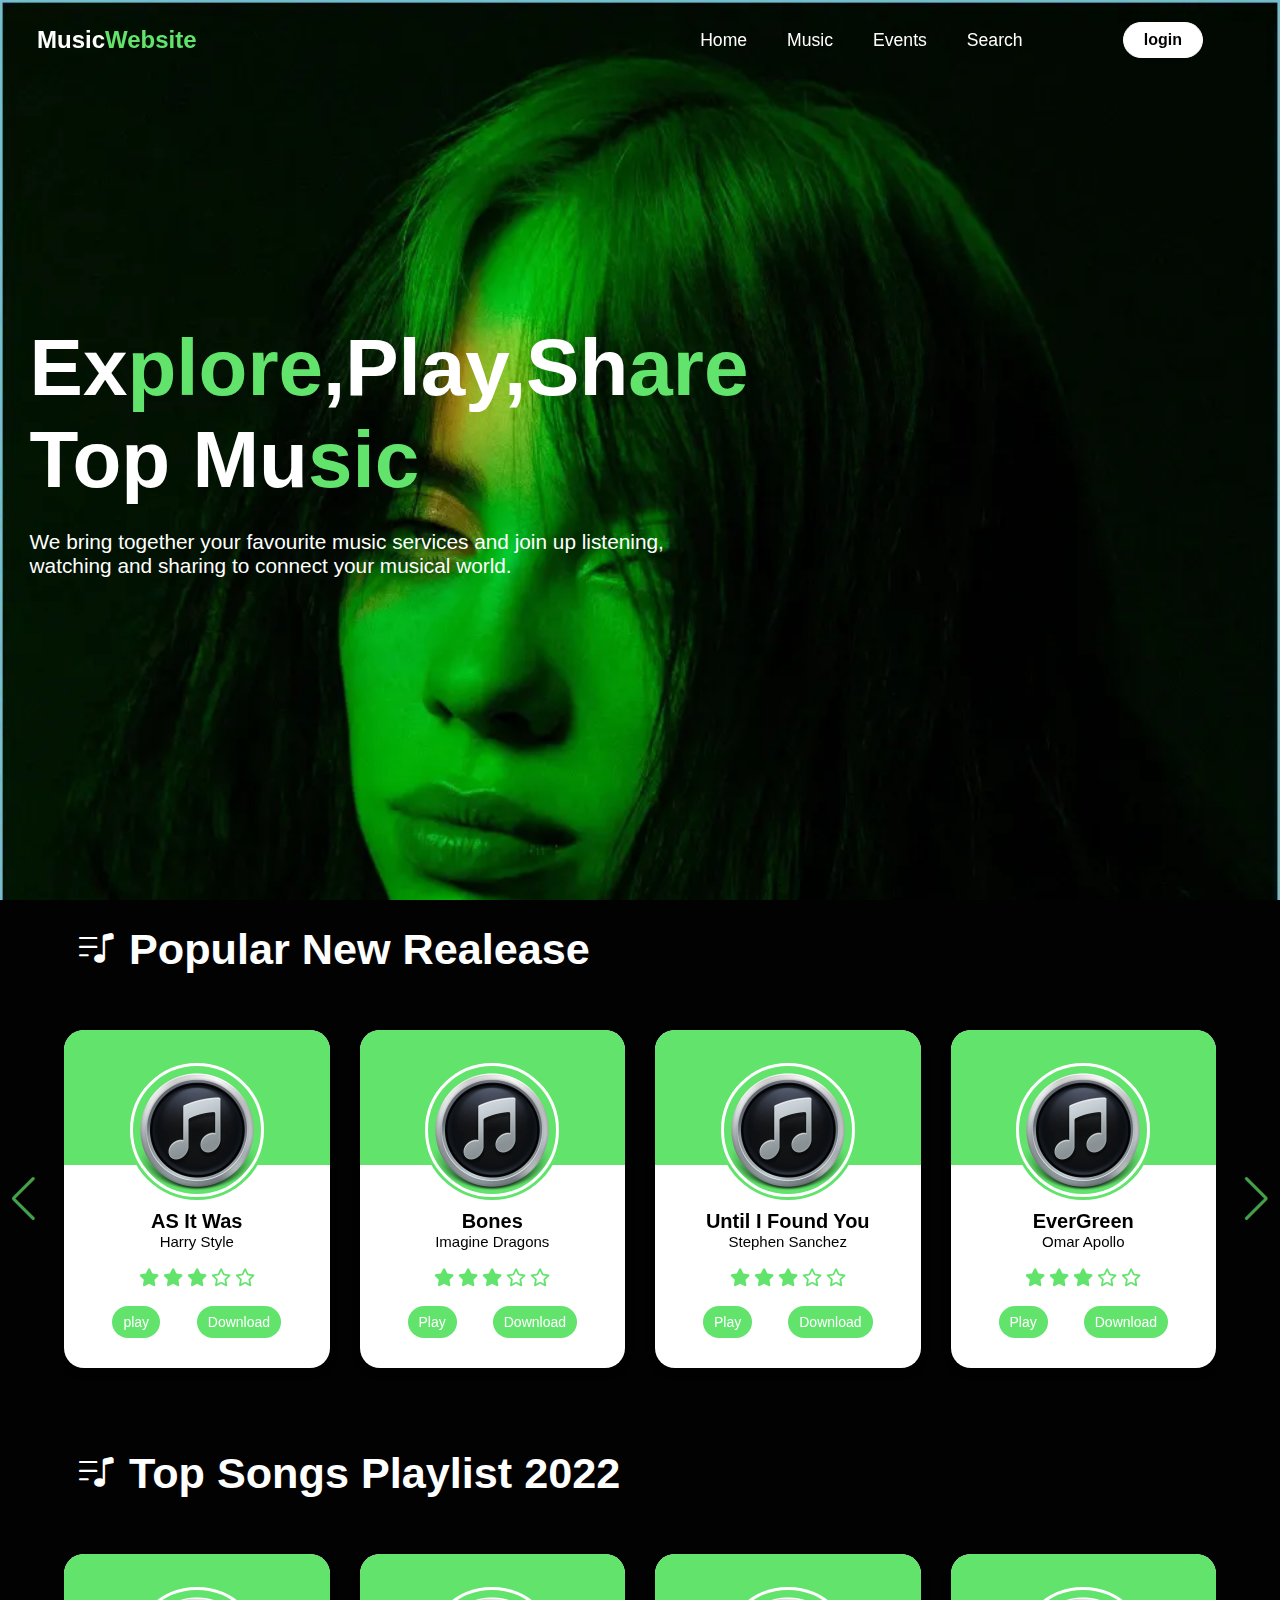
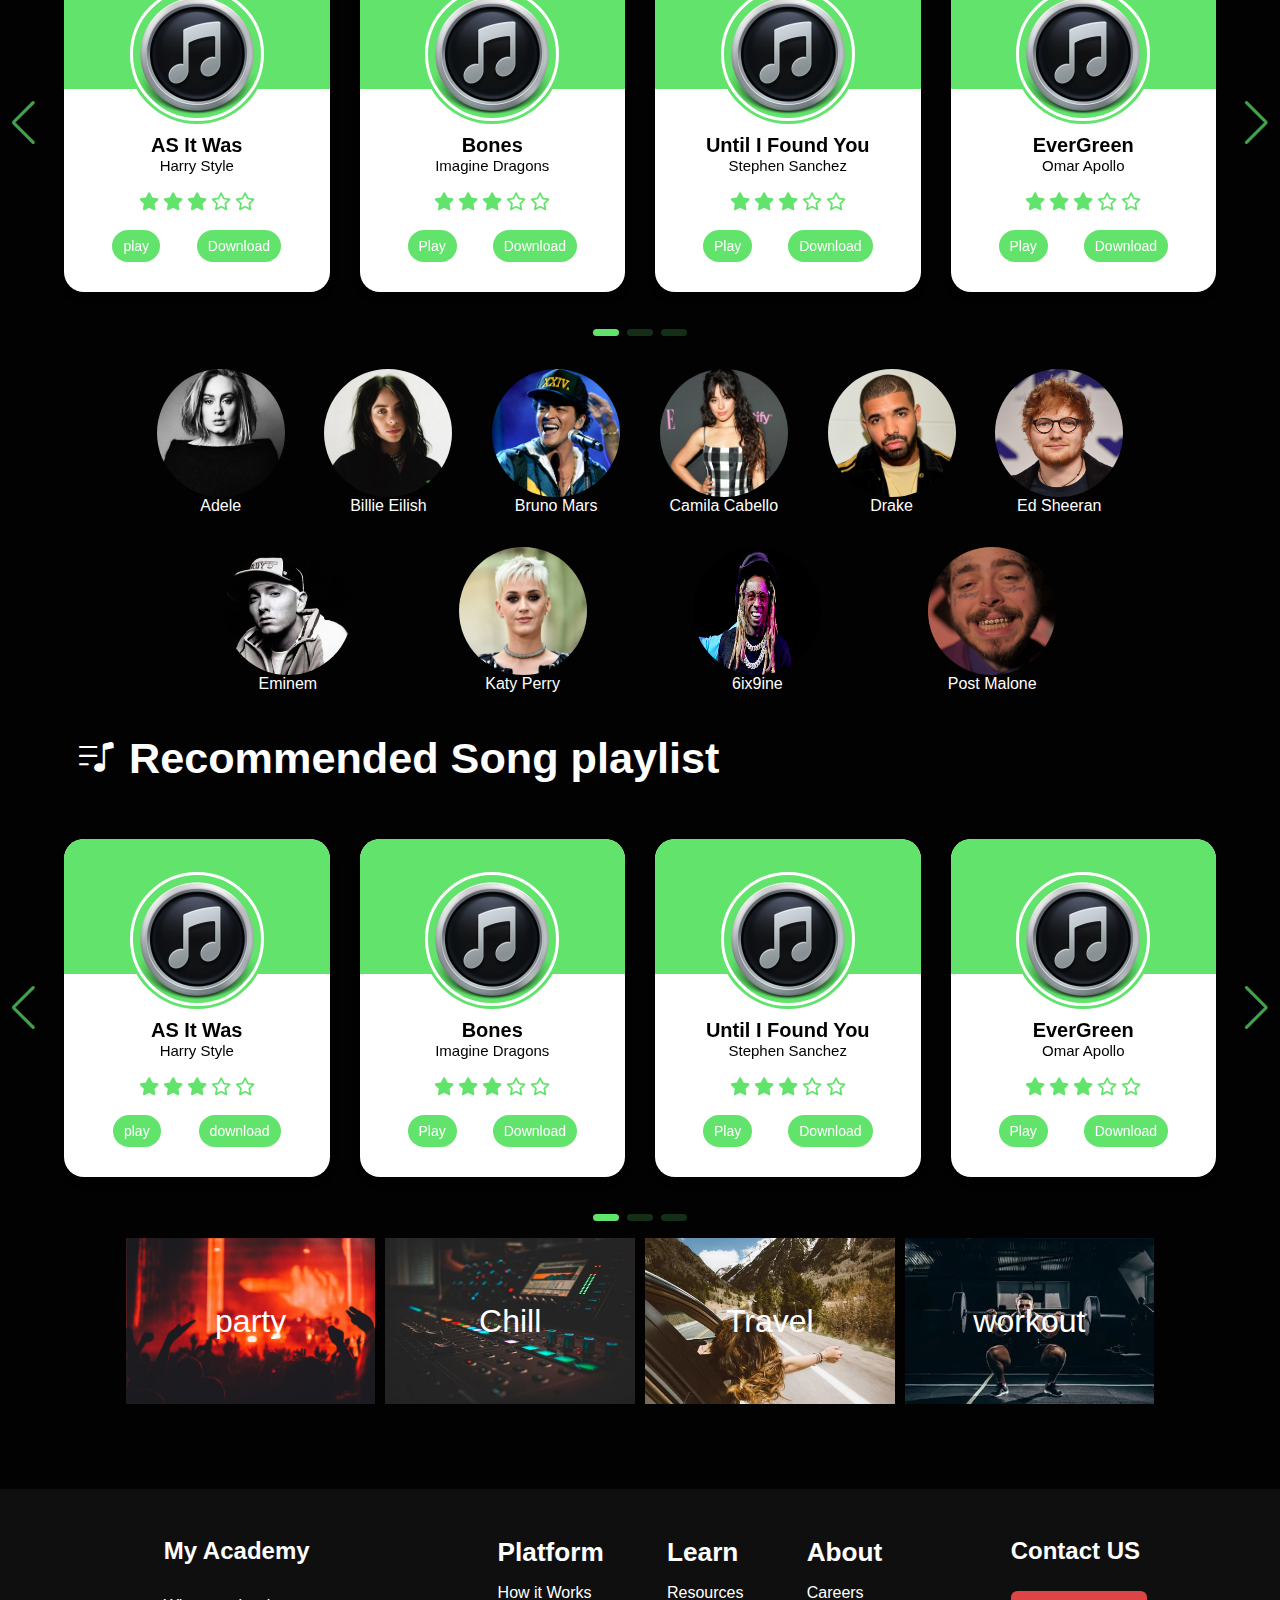
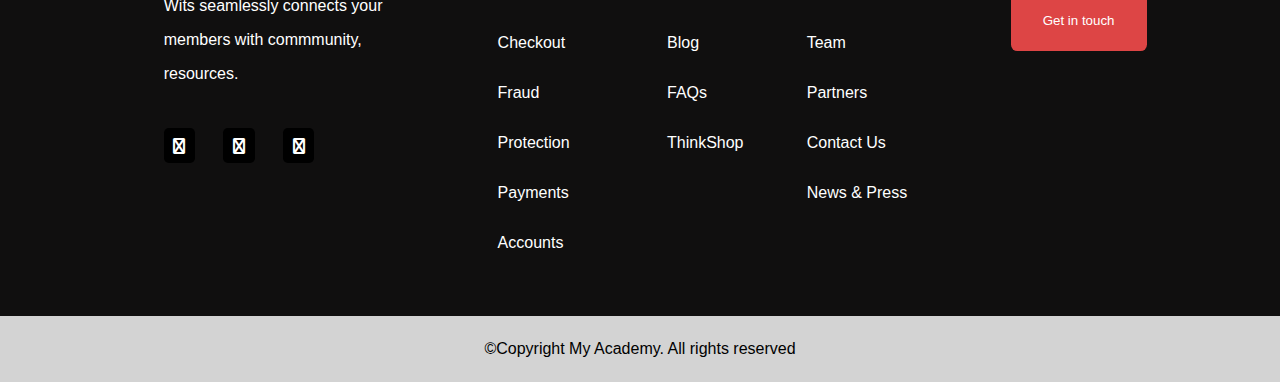
==== commit 12376126: "add playlist.html" ====
--- a/index.html
+++ b/index.html
@@ -610,7 +610,7 @@
                     <!-- if user clicks on any one artist, it will redirect the user to the second page -->
                     <!-- following is the list of artists -->
                     <!-- first artist -->
-                    <a href="Single Playlist Screen.html">
+                    <a href="playlist.html">
                         <div>
                             <img src="assests/popular artists/adele.jpg">
                             <div><i class="fas fa-play"></i></div>
@@ -620,7 +620,7 @@
                         </div>
                     </a>
                     <!-- second artist -->
-                    <a href="Single Playlist Screen.html">
+                    <a href="playlist.html">
                         <div>
                             <img src="assests/popular artists/billie eilish.jpg">
                             <div><i class="fas fa-play"></i></div>
@@ -630,7 +630,7 @@
                         </div>
                     </a>
                     <!-- third artist -->
-                    <a href="Single Playlist Screen.html">
+                    <a href="playlist.html">
                         <div>
                             <img src="assests/popular artists/bruno mars.jpg"
                                 width="15vw" height="10vw">
@@ -641,7 +641,7 @@
                         </div>
                     </a>
                     <!-- fourth artist -->
-                    <a href="Single Playlist Screen.html">
+                    <a href="Playlist.html">
                         <div>
                             <img src="assests/popular artists/Camila Cabello.jpg">
                             <div><i class="fas fa-play"></i></div>
@@ -651,7 +651,7 @@
                         </div>
                     </a>
                     <!-- fifth artist -->
-                    <a href="Single Playlist Screen.html">
+                    <a href="Playlist.html">
                         <div>
                             <img src="assests/popular artists/drake.jpg">
                             <div><i class="fas fa-play"></i></div>
@@ -661,7 +661,7 @@
                         </div>
                     </a>
                     <!-- 6th artist -->
-                    <a href="Single Playlist Screen.html">
+                    <a href="Playlist.html">
                         <div>
                             <img src="assests/popular artists/ed sheeran.jpg">
                             <div><i class="fas fa-play"></i></div>
@@ -670,7 +670,7 @@
                             </p>
                         </div>
                     </a><!-- 7th artist -->
-                    <a href="Single Playlist Screen.html">
+                    <a href="Playlist.html">
                         <div>
                             <img src="assests/popular artists/eminem.jpg">
                             <div><i class="fas fa-play"></i></div>
@@ -679,7 +679,7 @@
                             </p>
                         </div>
                     </a><!-- 8th artist -->
-                    <a href="Single Playlist Screen.html">
+                    <a href="Playlist.html">
                         <div>
                             <img src="assests/popular artists/Katy perry.jpg">
                             <div><i class="fas fa-play"></i></div>
@@ -689,7 +689,7 @@
                         </div>
                     </a>
                     <!-- 9th artist -->
-                    <a href="Single Playlist Screen.html">
+                    <a href="Playlist.html">
                         <div>
                             <img src="assests/popular artists/Lil wayne.jpg">
                             <div><i class="fas fa-play"></i></div>
@@ -699,7 +699,7 @@
                         </div>
                     </a>
                     <!-- 10th artist -->
-                    <a href="Single Playlist Screen.html">
+                    <a href="Playlist.html">
                         <div>
                             <img src="assests/popular artists/posty.png">
                             <div><i class="fas fa-play"></i></div>
--- a/style.css
+++ b/style.css
@@ -320,32 +320,6 @@
   }
   
  
-  .bottom {
-    position: fixed;
-    bottom: 0;
-    height: 130px;
-    background-color: black;
-    color: white;
-    z-index:99;
-    display: flex;
-    justify-content: center;
-    align-items: center;
-    flex-direction: column;
-    width: -webkit-fill-available;
-}
-
-.icons {
-  margin-top: 14px;
-}
-
-.icons i {
-  cursor: pointer;
-}
-
-#myProgressBar {
-  width: 80vw;
-  cursor: pointer;
-}
 
 /* artist section  */
 
@@ -426,6 +400,7 @@
 	position: relative;
 	height: auto;
 	width: 100%;
+  margin-bottom: 5rem;
 	box-sizing: border-box;
 	display: flex;
 	flex-direction: row;
@@ -590,6 +565,8 @@
 }
 
 
+
+
 /*************** queries************************ */
 @media screen and (max-width:1042px) {
     .navbar-container {
@@ -686,4 +663,297 @@
   .popular-artists div p {
     font-size: 1rem !important;
 }
+}
+
+
+.home .container {
+  /* margin-left: 245px; */
+  /* margin-right: 245px; */
+  position: relative;
+  /* min-height: 72vh;    */
+  text-align: center;
+  height: 100vh;
+  background-color: black;
+  color: white;
+  font-family: 'Varela Round', sans-serif;
+  display: flex;
+  padding: 48px;
+  background: linear-gradient(105.7deg, #5ffca0 9.76%, #b0dc94 40.43%, #8D5DF5 87.38%);
+  background-size: cover;
+  background-attachment: fixed;
+}
+
+.bottom {
+  position: fixed;
+  bottom: 0;
+  height: 130px;
+  background-color: black;
+  color: white;
+  display: flex;
+  justify-content: center;
+  align-items: center;
+  flex-direction: column;
+  width: -webkit-fill-available;
+}
+
+.icons {
+  margin-top: 14px;
+}
+
+.icons i {
+  cursor: pointer;
+}
+
+#myProgressBar {
+  width: 80vw;
+  cursor: pointer;
+}
+
+.songItemContainer {
+  margin-top: 24px;
+  display: grid;
+  grid-template-columns: repeat(4, 1fr);
+}
+
+.songItem {
+  height: 106px;
+  display: flex;
+  background-color: white;
+  color: black;
+  margin: 27px 28px;
+  justify-content: space-between;
+  align-items: center;
+  border-radius: 34px;
+  font-size: 1.2rem;
+}
+
+.songItem img {
+  width: 90px;
+  margin: 0px 13px;
+  border-radius: 34px;
+}
+
+.songList {
+  margin: auto;
+  margin-top: 55px;
+}
+
+.timestamp {
+  margin: 0 23px;
+}
+
+.timestamp i {
+  cursor: pointer;
+}
+
+.songInfo {
+  position: absolute;
+  left: 10vw;
+  font-family: 'Varela Round', sans-serif;
+}
+
+.songInfo img {
+  opacity: 0;
+  transition: opacity 0.4s ease-in;
+}
+
+#masterSongName {
+  display: block;
+}
+
+@media screen and (max-width:1850px) {
+  .songItemContainer {
+      margin-top: 24px;
+      display: grid;
+      grid-template-columns: repeat(3, 1fr);
+  }
+  .songItem {
+      height: 90px;
+      margin: 17px 28px;
+      font-size: 1.2rem;
+  }
+  .songItem img {
+      width: 67px;
+  }
+  .container {
+      padding: 0;
+  }
+}
+
+@media screen and (max-width:1259px) {
+  .songItemContainer {
+      margin-top: 24px;
+      display: grid;
+      grid-template-columns: repeat(2, 1fr);
+  }
+  .songList {
+      margin: auto;
+      margin-top: 0px;
+      padding: 12px 12px 12px;
+  }
+}
+
+@media screen and (max-width:1096px) {}
+
+@media screen and (max-width:967px) {
+  .icons {
+      margin-left: 82px;
+  }
+}
+
+@media screen and (max-width:884px) {
+  .home {
+      margin-left: 0px;
+  }
+}
+
+@media screen and (max-width:689px) {
+  .songItem {
+      height: 68px;
+      margin: 12px 5px;
+      font-size: 1rem;
+  }
+  .songItem img {
+      width: 50px;
+  }
+}
+
+@media screen and (max-width:542px) {
+  .songItemContainer {
+      margin-top: 24px;
+      display: grid;
+      grid-template-columns: 1fr;
+  }
+}
+
+
+.navigation-bar {
+	display:flex;
+  justify-content: center;
+  margin: 10px;
+}
+/* animation for the website logo */
+@keyframes rotating {
+	0% {
+		transform: rotate(0deg);
+	}
+	100% {
+		transform: rotate(360deg);
+	}
+}
+/* website logo image */
+.website-logo img {
+	height: 50px;
+	width: 50px;
+	border-radius: 100%;
+	animation-name: rotating;
+	animation-timing-function: ease-in-out;
+	animation-duration: 2s;
+	animation-iteration-count: infinite;
+}
+/* website title and general description */
+.title-combo > div {
+	vertical-align: middle;
+	display: inline-block;
+}
+/* animation for favoutites text */
+@keyframes flexible {
+	75% {
+		transform: scale(1.1);
+	}
+	100% {
+		transform: scaleX(1);
+	}
+}
+/* favourites text */
+.favs {
+	animation-name: flexible;
+	animation-timing-function: ease-in-out;
+	animation-duration: 2s;
+	perspective: 10000px;
+	transform-style: preserve-3d;
+	animation-iteration-count: infinite;
+}
+
+/* search bar */
+.search-bar {
+	width: 20%;
+	position: relative;
+}
+/* changing the default style of the input bar */
+.search-bar input {
+	width: 100%;
+	font-size: 16px;
+	text-decoration: none;
+	border-radius: 18px;
+	border: none;
+  margin: 10px;
+	padding: 5px;
+	font-weight: 500;
+	text-align: center;
+	transition: all ease-in-out 0.1s;
+}
+/* search icon for input bar */
+.search-ico {
+	color: rgba(0, 0, 0, 0.5);
+}
+/* mic icon for input */
+.mic-ico {
+	color: rgba(0, 0, 0, 0.5);
+}
+/* search icon */
+.search-bar > div:nth-child(1) {
+	display: inline-block;
+	position: absolute;
+	width: min-content;
+	left: 5%;
+	top: 30%;
+	transition: all ease-in-out 0.1s;
+}
+/* mic icon */
+.search-bar > div:nth-child(3) {
+	display: inline-block;
+	position: absolute;
+	width: min-content;
+	right: 0%;
+  top: 30%;
+	transition: all ease-in-out 0.1s;
+}
+/* when the user clicks on the search bar, there should be no blue outlining */
+input:focus {
+	outline: none;
+}
+/* animation for bell image */
+@keyframes ringing_bell {
+	0% {
+		transform: rotate(-15deg);
+	}
+	50% {
+		transform: rotate(15deg);
+	}
+	100% {
+		transform: rotate(-15deg);
+	}
+}
+/* notification bell image */
+.notification-bell img {
+	width: 40px;
+	height: 30px;
+  margin-top: 6px;
+  margin-left: 10px;
+	animation-name: ringing_bell;
+	animation-duration: 0.3s;
+	animation-timing-function: ease-in-out;
+	animation-iteration-count: infinite;
+}
+/* profile picture of the user */
+.profile-picture img {
+	width: 45px;
+	height: 45px;
+	border-radius: 100%;
+}
+
+.songList h1{
+  color: #000000;
+  font-size:3rem;
 }